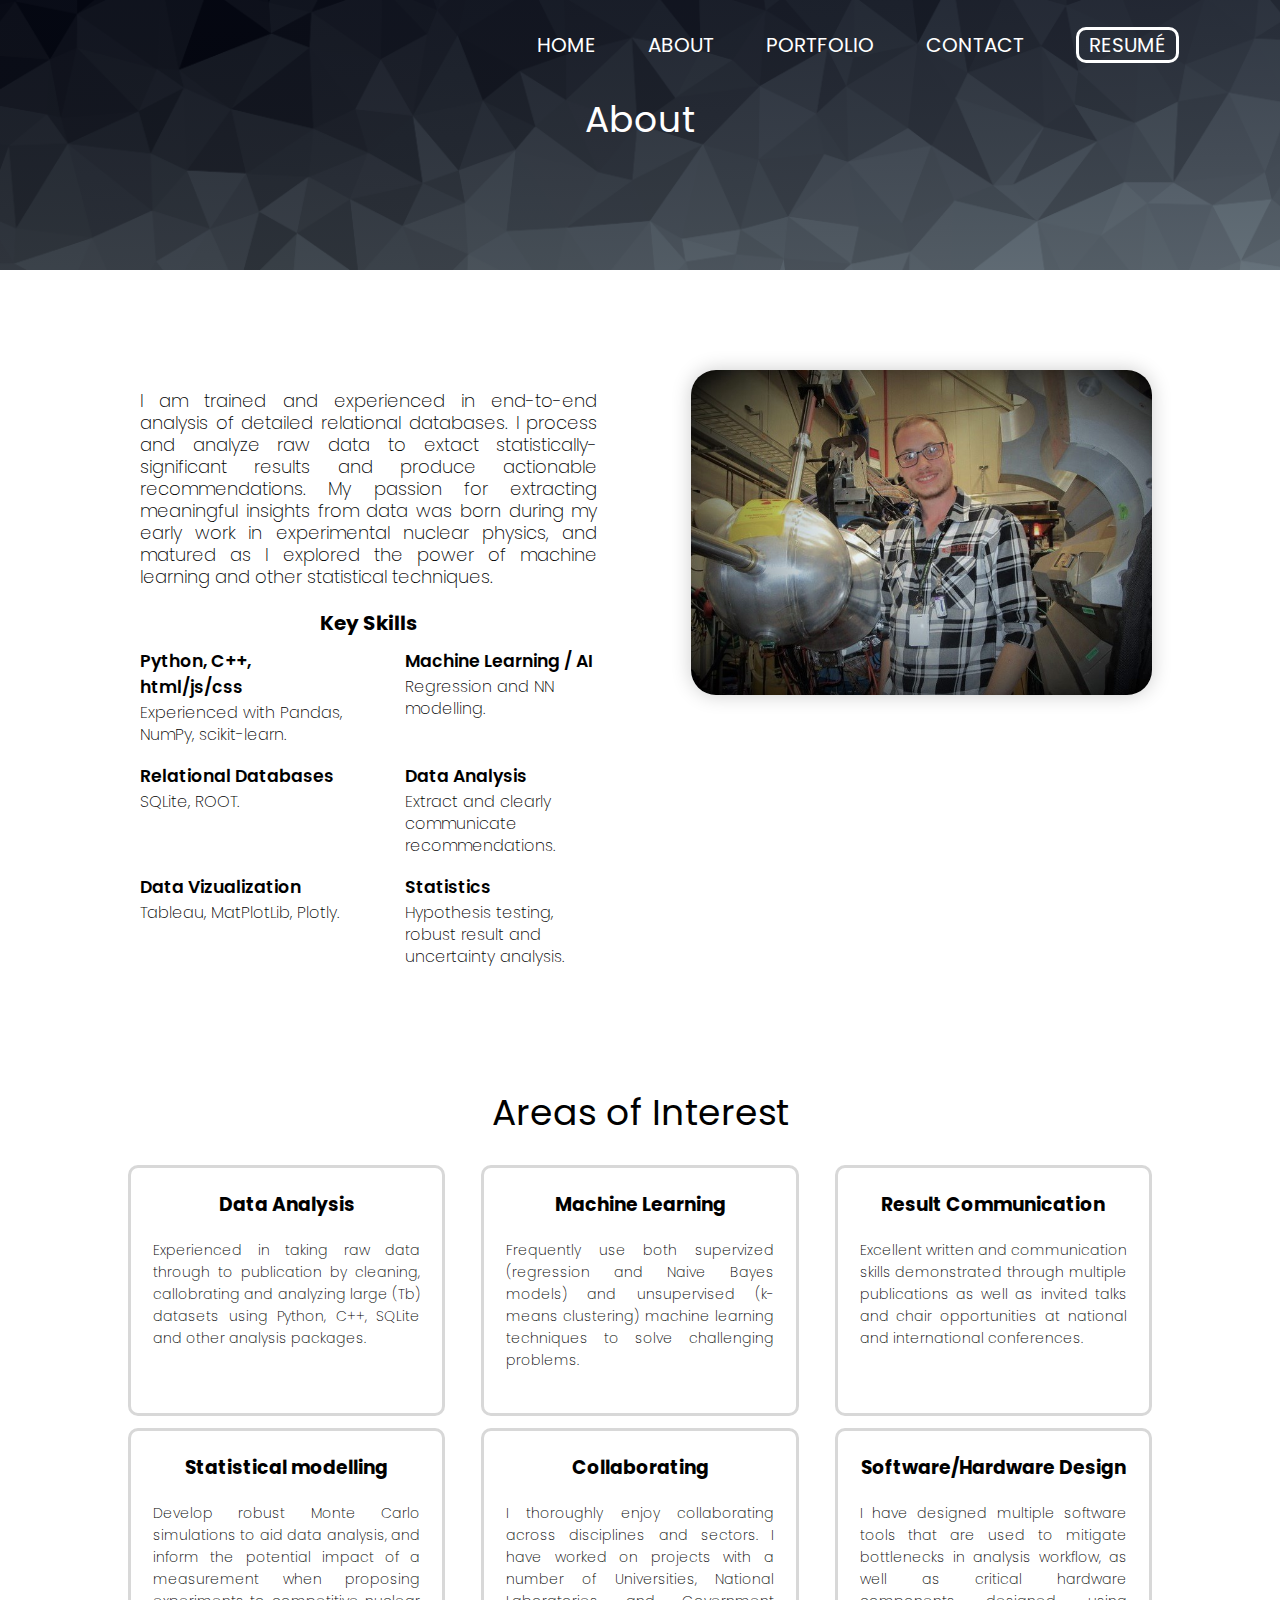
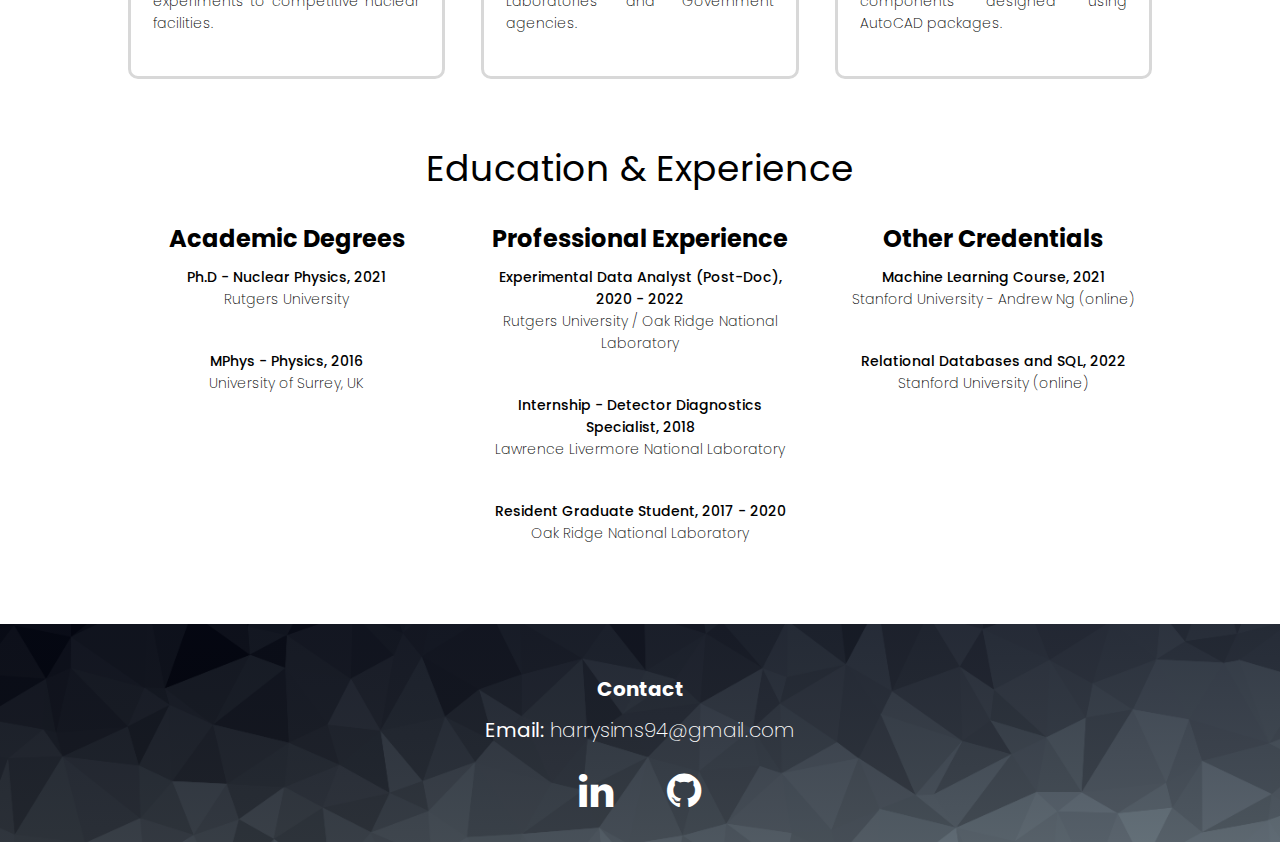
==== about.html @ 5e69d09c "removed CNAME for test" ====
<!DOCTYPE html>
<html>
<head>
	<meta content="text/html;charset=utf-8" http-equiv="Content-Type">
	<meta content="utf-8" http-equiv="encoding">
	<meta name="vewport" content="width=device-width, initial-scale=1.0, shrink-to-fit=no">
	<title>Harrison Sims - Portfolio</title>
	<link rel="stylesheet" href="style.css">
	<link rel="preconnect" href="https://fonts.gstatic.com">
	<link href="https://fonts.googleapis.com/css2?family=Poppins:wght@100;200;300;400;600;700&display=swap" rel="stylesheet">
	<link rel="stylesheet" href="https://stackpath.bootstrapcdn.com/font-awesome/4.7.0/css/font-awesome.min.css">

</head>
<body>
<section class="sub-header">
	<nav>
		<a href="index.html"></a>
		
		<div class="nav-links" id="navLinks">
			<i class="fa fa-times" onclick="hideMenu()"></i>
			<ul>
				<li><a href="index.html">HOME</a></li>
				<li><a href="about.html">ABOUT</a></li>
				<li><a href="portfolio.html">PORTFOLIO</a></li>
				<li><a onclick="GoToContacts()">CONTACT</a></li>
				<li><a href="pdfs/Harrison_Sims_Resume.pdf" class="resume-download" download="Harrison_Sims_Resume.pdf"> &nbsp RESUM&Eacute &nbsp </a></li>
			</ul> 
		</div>
		<i class="fa fa-bars" onclick="showMenu()"></i>
	</nav>
	<h1>About</h1>
</section>


<section class="profile">



	<div class="row">
		<div class="profile-col-text">
			<p class="description">I am trained and experienced in end-to-end analysis of detailed relational databases. I process and analyze raw data to extact statistically-significant results and produce actionable recommendations. My passion for extracting meaningful insights from data was born during my early work in experimental nuclear physics, and matured as I explored the power of machine learning and other statistical techniques. </p>

			<h4>Key Skills</h4>



<!-- 			<div class="row">
				<div class="skill">
					<h5>Python</h5>
					<div class="Loading-60"></div>
				</div>
				<div class="skill">
					<h5>Machine Learning</h5>
					<div class="Loading-60"></div>
				</div>
			</div>

			<div class="row">
				<div class="skill">
					<h5>C++</h5>
					<div class="Loading-80"></div>
				</div>
				<div class="skill">
					<h5>Data Analysis</h5>
					<div class="Loading-100"></div>
				</div>
			</div>

			<div class="row">
				<div class="skill">
					<h5>Data Vizualization</h5>
					<div class="Loading-80"></div>
				</div>
				<div class="skill">
					<h5>Statistics</h5>
					<div class="Loading-80"></div>
				</div>
			</div> -->


			<div class="row">
				<div class="skill">
					<h5>Python, C++, html/js/css</h5>
					<p>Experienced with Pandas, NumPy, scikit-learn.</p>
				</div>
				<div class="skill">
					<h5>Machine Learning / AI</h5>
					<p>Regression and NN modelling.</p>
				</div>
			</div>

			<div class="row">
				<div class="skill">
					<h5>Relational Databases</h5>
					<p>SQLite, ROOT.</p>
				</div>
				<div class="skill">
					<h5>Data Analysis</h5>
					<p>Extract and clearly communicate recommendations.</p>
				</div>
			</div>

			<div class="row">
				<div class="skill">
					<h5>Data Vizualization</h5>
					<p>Tableau, MatPlotLib, Plotly.</p>
				</div>
				<div class="skill">
					<h5>Statistics</h5>
					<p>Hypothesis testing, robust result and uncertainty analysis.</p>
				</div>
			</div>



		</div>
		<div class="profile-col">
			<img src="images/harry2.jpg">
		</div>
	</div>





	




</section>










<!----------About---------->
<section class="about">
	<h1>Areas of Interest</h1>
	<div class="row">
		<div class="about-col">
			<h3>Data Analysis</h3>
			<p>Experienced in taking raw data through to publication by cleaning, callobrating and analyzing large (Tb) datasets using Python, C++, SQLite and other analysis packages.</p>
		</div>
		<div class="about-col">
			<h3>Machine Learning</h3>
			<p>Frequently use both supervized (regression and Naive Bayes models) and unsupervised (k-means clustering) machine learning techniques to solve challenging problems.</p>
		</div>
		<div class="about-col">
			<h3>Result Communication</h3>
			<p>Excellent written and communication skills demonstrated through multiple publications as well as invited talks and chair opportunities at national and international conferences.</p>
		</div>
	</div>
	<div class="row">
		<div class="about-col">
			<h3>Statistical modelling</h3>
			<p>Develop robust Monte Carlo simulations to aid data analysis, and inform the potential impact of a measurement when proposing experiments to competitive nuclear facilities.</p>
		</div>
		
		<div class="about-col">
			<h3>Collaborating</h3>
			<p>I thoroughly enjoy collaborating across disciplines and sectors. I have worked on projects with a number of Universities, National Laboratories and Government agencies.</p>
		</div>
		<div class="about-col">
			<h3>Software/Hardware Design</h3>
			<p>I have designed multiple software tools that are used to mitigate bottlenecks in analysis workflow, as well as critical hardware components designed using AutoCAD packages.</p>
		</div>
	</div>
</section>







<!----------Education---------->
<section class="education">
	<h1>Education & Experience</h1>
	<div class="row">
		<div class="education-col">
			<h2>Academic Degrees</h2>
			<p><span class="degree">Ph.D - Nuclear Physics, 2021</span><br>Rutgers University</p>
			<p><span class="degree">MPhys - Physics, 2016</span><br>University of Surrey, UK</p>
		</div>

		<div class="education-col">
			<h2>Professional Experience</h2>
			<p><span class="degree">Experimental Data Analyst (Post-Doc), 2020 - 2022</span><br>Rutgers University / Oak Ridge National Laboratory</p>

			<p><span class="degree">Internship - Detector Diagnostics Specialist, 2018</span><br>Lawrence Livermore National Laboratory</p>

			<p><span class="degree">Resident Graduate Student, 2017 - 2020</span><br>Oak Ridge National Laboratory</p>
		</div>
		<div class="education-col">
			<h2>Other Credentials</h2>
			<p><span class="degree">Machine Learning Course, 2021</span><br>Stanford University - Andrew Ng (online)</p>
			<p><span class="degree">Relational Databases and SQL, 2022</span><br>Stanford University (online)</p>
		</div>

	</div>


</section>




<!----------footer---------->
<section class="footer">
	<h4>Contact</h4>
	<p> <b>Email:</b> harrysims94@gmail.com</p>
	<dic class="icons">
		<a href="https://www.linkedin.com/in/harrisonesims/"><i class="fa fa-linkedin"></i></a>
		<a href="https://www.github.com/hs00165"><i class="fa fa-github"></i></a>	
	</dic>

</section>







<!-------------JavaScript for Toggle Menu-------------->
<script>
	
	var navLinks = document.getElementById("navLinks");

	function showMenu(){
		//navLinks.style.position='absolute';
		navLinks.style.right = "0";
	}

	function hideMenu(){
		navLinks.style.right = "-220px";
	}

	function GoToContacts(){
		window.scrollTo({ top: document.body.scrollHeight, behavior: 'smooth' })
	}
	

</script>








</body>
</html>
---- style.css ----
*{
	margin:  0;
	padding:  0;
	font-family: 'Poppins', sans-serif;

	--granny-smith: #93A2A6;
	--purple: #C09CCE;
	--scarpa-flow: #504ES9;
	--silver-chalice: #AFACAD;
}
.header{
	min-height:  100vh;
	width:  100%;
	background-image:  linear-gradient(rgba(4,9,30,0.5),rgba(4,9,30,0.3)),url(images/new_banner.jpg);
	background-position:  center;
	background-size:  cover;
	position: relative;
}
nav{
	display:  flex;
	padding:  2% 6%;
	justify-content: space-between;
	align-items:  center;
}
.resume-download{
	border-style: solid;
	border: solid;
	border-color: #fff;
	border-radius: 10px;
	transition: 0.5s;
	padding-top: 1px;
	padding-bottom: 1px;
}
.nav-links .resume-download:hover{
	border-color: var(--granny-smith);
	background-color: var(--granny-smith);
}
.nav-links{
	flex:  1;
	text-align: right;
}
.nav-links a{
	cursor: pointer;
}
.nav-links ul li{
	list-style: none;
	display: inline-block;
	padding:  4px 24px;
	position:  relative;
}
.nav-links ul li a{
	color:  #fff;
	text-decoration:  none;
	font-size: 20px;
}
.nav-links ul li::after{
	content:  '';
	width:  0%;
	height:  3px;
	background:  var(--granny-smith);
	display:  block;
	margin:  auto;
	transition:  0.5s;
}


.nav-links ul li:hover::after{
	width: 87%;
}


.text-box{
	width: 90%;
	color: #fff;
	position:  absolute;
	top: 50%;
	left: 50%;
	transform: translate(-50%, -50%);
	text-align: center;
}
.text-box h1{
	font-size: 54px;
	font-weight: 300;
	color: #fff;
}
.text-box p{
	margin:  10px 0 40px;
	font-size:  14px;
	font-weight: 300;
	color: #fff;
}

nav .fa{
	display:  none;
}


@media(max-width: 700px){
	.text-box h1{
		font-size: 20px;
	}
	.nav-links ul li{
		display:  block;
	}
	.nav-links{
		position:  absolute;
		background:  var(--granny-smith);
		border-style:  solid;
		border-color: #fff;
		height: 100vh;
		width: 220px;
		top: 0;
		right: -220px;
		z-index: 2;
		text-align: left;
		transition: 1s;
	}
	nav .fa{
		display:  block;
		color: #fff;
		margin: 10px;
		font-size: 22px;
		cursor: pointer;
	}
	.nav-links ul{
		padding:  30px;
	}

}





/*------------ footer -----------*/
.footer{
	width: 100%;
	text-align: center;
	padding: 30px 0;
	background-image:  linear-gradient(rgba(4,9,30,0.5),rgba(4,9,30,0.3)),url(images/trianglify-export.PNG);
	background-size: cover;
}

.footer h4{
	margin-bottom: 5px;
	margin-top: 20px;
	font-weight: 400px;
	font-size: 20px;
	color: #FFFFFF;
}

.footer p{
	font-size: 20px;
	transition: 0.5s;
	color: #FFFFFF;
}


.icons .fa{
	color: #fff;
	margin: 0 25px;
	cursor:  pointer;
	padding:  0px 0;
	font-size:40px;
	transition: 0.5s;

}

.icons .fa:hover{
	color: var(--silver-chalice);
}

.icons a {
   text-decoration:none;
   color: inherit;
}














/*------------ About me page -----------*/
.sub-header{
	height: 30vh;
	width: 100%;
	background-image:  linear-gradient(rgba(4,9,30,0.5),rgba(4,9,30,0.3)),url(images/trianglify-export.PNG);
	background-size: cover;
	text-align: center;
}

.sub-header h1{
	color: #fff;
}

.sub-header p{
	font-size: 20px;
	padding-top: 20px;
	color: #fff;
}

.profile{
	width: 80%;
	margin: auto;
	text-align: center;
	padding-top: 100px;
}

.profile img{
	width: 100%;
	border-radius: 25px;
	box-shadow: 0 0 20px 0px rgba(0,0,0,0.2);
}



.profile-col{
	flex-basis: 45%;

}

.profile-col-text{
	flex-basis: 47%;

}

.profile h1{
	padding-top: 40px;
	padding-bottom: 25px;
	text-align: center;
}

.profile-col p{
	padding-left: 20px;
	padding-right: 20px;
	padding-bottom: 70px;
	padding-top: 50px;
	font-size: 18px;
}

.profile-col-text p{
	padding-left: 12px;
	padding-right: 12px;
	padding-bottom: 20px;
	padding-top: 20px;
	font-size: 18px;
}

.profile-col-text h4{
	padding-bottom: 10px;
	font-size: 20px;
}

.description{
	padding-left: 12px;
	padding-right: 12px;
	padding-bottom: 20px;
	padding-top: 50px;
	font-size: 18px;
	text-align: justify;
}

.skill p{
	padding: 2px;
	font-size: 16px;
	text-align: left;
	padding-left: 12px;
}

.skill h5{
	font-weight: 520;
	font-size: 13pt;
	text-align: left;
	padding-left: 12px;
}



@media(max-width: 700px){
	.profile img{
		width: 300px;
	}
	.profile-col p{
	padding: 2px;
	padding-bottom: 30px;
	}
}



/*---------- about ---------*/

.about{
	width: 80%;
	margin: auto;
	text-align: center;
	padding-top: 100px;
}
h1{
	font-size: 36px;
	font-weight: 400;
	color: #000000;
	padding-bottom: 25px;
}
p{
	color: #000000;
	line-height: 22px;
	font-weight: 200;
	font-size: 14px;
	padding: 10px;
	padding-bottom: 30px;
}

.row{
	
	display: flex;
	justify-content: space-between;
}

.about-col{
	flex-basis: 31%;
	/*background: var(--granny-smith);*/
	border-radius: 10px;
	margin-bottom: 12px;
	padding: 12px 12px;
	border-color: #D8D8D8;
	border-style: solid;
	box-sizing: border-box;
	transition:  0.2s;
	text-align: justify;
}
.about-col img{
	flex-basis: 15%;
	width: 60%;
	border-radius: 25px;
	box-sizing: border-box;
}
.circular-crop img{
	border-radius: 250px!important;
}

h3{
	text-align: center;
	font-weight: 400px;
	margin: 10px 0;
}
.about-col:hover{
	box-shadow: 0 0 20px 0px rgba(0,0,0,0.2);
}


@media(max-width: 700px){
	.row{
		flex-direction: column;
	}
}



/*------------ Education -----------*/
.education{
	width: 80%;
	margin: auto;
	text-align: center;
	padding-top: 50px;
	padding-bottom: 50px;
}
/*.education{
	width: 80%;
	margin: auto;
	text-align: center;
	padding-top: 50px;
}*/
.education-col{
	flex-basis: 31%;
	border-radius: 10px;
	transition:  0.2s;
}
.education-col .degree{
	text-align: left;
	color: #000000;
	font-weight: 500;
	margin-bottom: 5px;
}
.institution{
	text-align: left;
	color: #000000;
	font-weight: 300;
	margin-bottom: 5px;
}





/*------------ Portfolio -----------*/
.projects{
	width: 65%;
	margin: auto;
	text-align: center;
	padding-top: 50px;
	padding-bottom: 50px;
}

.projects h2{
	text-align: center;
	padding-bottom: 20px;
	font-weight: 400;
}

.projects h3{
	font-weight: 600;
}

.subheader p{
	padding: 8px;
	font-weight: 300;
	font-style: italic;

}

.projects hr{
    overflow: visible; 
    padding: 0;
    border: none;
    border-top: medium double #333;
    color: #333;
    text-align: center;
}
.projects hr:after {
    content: "§";
    display: inline-block;
    position: relative;
    top: -0.85em;
    font-size: 1.5em;
    padding: 0 0.25em;
    background: white;
}

.proj-col{
	flex-basis: 25%;
	margin-bottom: 12px;
	padding: 12px 12px;
	box-sizing: border-box;
	transition:  0.2s;
}

.proj-col a{
	text-decoration: none;
}

.proj-center-col{
	flex-basis: 40%;
	margin-bottom: 12px;
	padding: 5px 5px;
	box-sizing: border-box;
	text-align: justify;
	transition:  0.2s;
	vertical-align: middle;
	align-items: center;
  justify-content: center;
}


.proj-col img{
	max-height: 200px;
	border-radius: 10px;
	border-color: #000000;
	border-style: solid;
	border-width: 1px;
	vertical-align: middle;
	width: 100%;
}

.project-link{
	color: var(--scarpa-flow);
	border-style: solid;
	border-color: #D8D8D8;
	border-radius: 25px;
	transition: 0.5s;
	list-style: none;
	padding:  4px 24px;
	position:  relative;
	margin-top: 35px;
	margin-bottom: 35px;
	width: 70%;
}


.project-link:hover{
	/*background-color: var(--purple);*/
	box-shadow: 0 0 20px 0px rgba(0,0,0,0.2);
}


@media(max-width: 700px){
	.projects{
		width: 80%;
	}
}




/*===================== Progress Bar ====================*/



.Loading-60 {
  position: relative;
  display: inline-block;
  width: 100%;
  height: 10px;
  background: #f1f1f1;
  box-shadow: inset 0 0 5px rgba(0, 0, 0, .2);
  border-radius: 4px;
  overflow: hidden;
}
.Loading-60:after {
  content: '';
  position: absolute;
  left: 0;
  width: 60%;
  height: 100%;
  border-radius: 4px;
  box-shadow: 0 0 5px rgba(0, 0, 0, .2);
  background: var(--purple);
}


.Loading-80 {
  position: relative;
  display: inline-block;
  width: 100%;
  height: 10px;
  background: #f1f1f1;
  box-shadow: inset 0 0 5px rgba(0, 0, 0, .2);
  border-radius: 4px;
  overflow: hidden;
}
.Loading-80:after {
  content: '';
  position: absolute;
  left: 0;
  width: 80%;
  height: 100%;
  border-radius: 4px;
  box-shadow: 0 0 5px rgba(0, 0, 0, .2);
  background: var(--purple);
}


.Loading-100 {
  position: relative;
  display: inline-block;
  width: 100%;
  height: 10px;
  background: #f1f1f1;
  box-shadow: inset 0 0 5px rgba(0, 0, 0, .2);
  border-radius: 4px;
  overflow: hidden;
}
.Loading-100:after {
  content: '';
  position: absolute;
  left: 0;
  width: 100%;
  height: 100%;
  border-radius: 4px;
  box-shadow: 0 0 5px rgba(0, 0, 0, .2);
  background: var(--purple);
}

.skill{
	flex-basis: 45%;
	/*background: var(--granny-smith);*/
	box-sizing: border-box;
	padding-bottom: 15px;
}
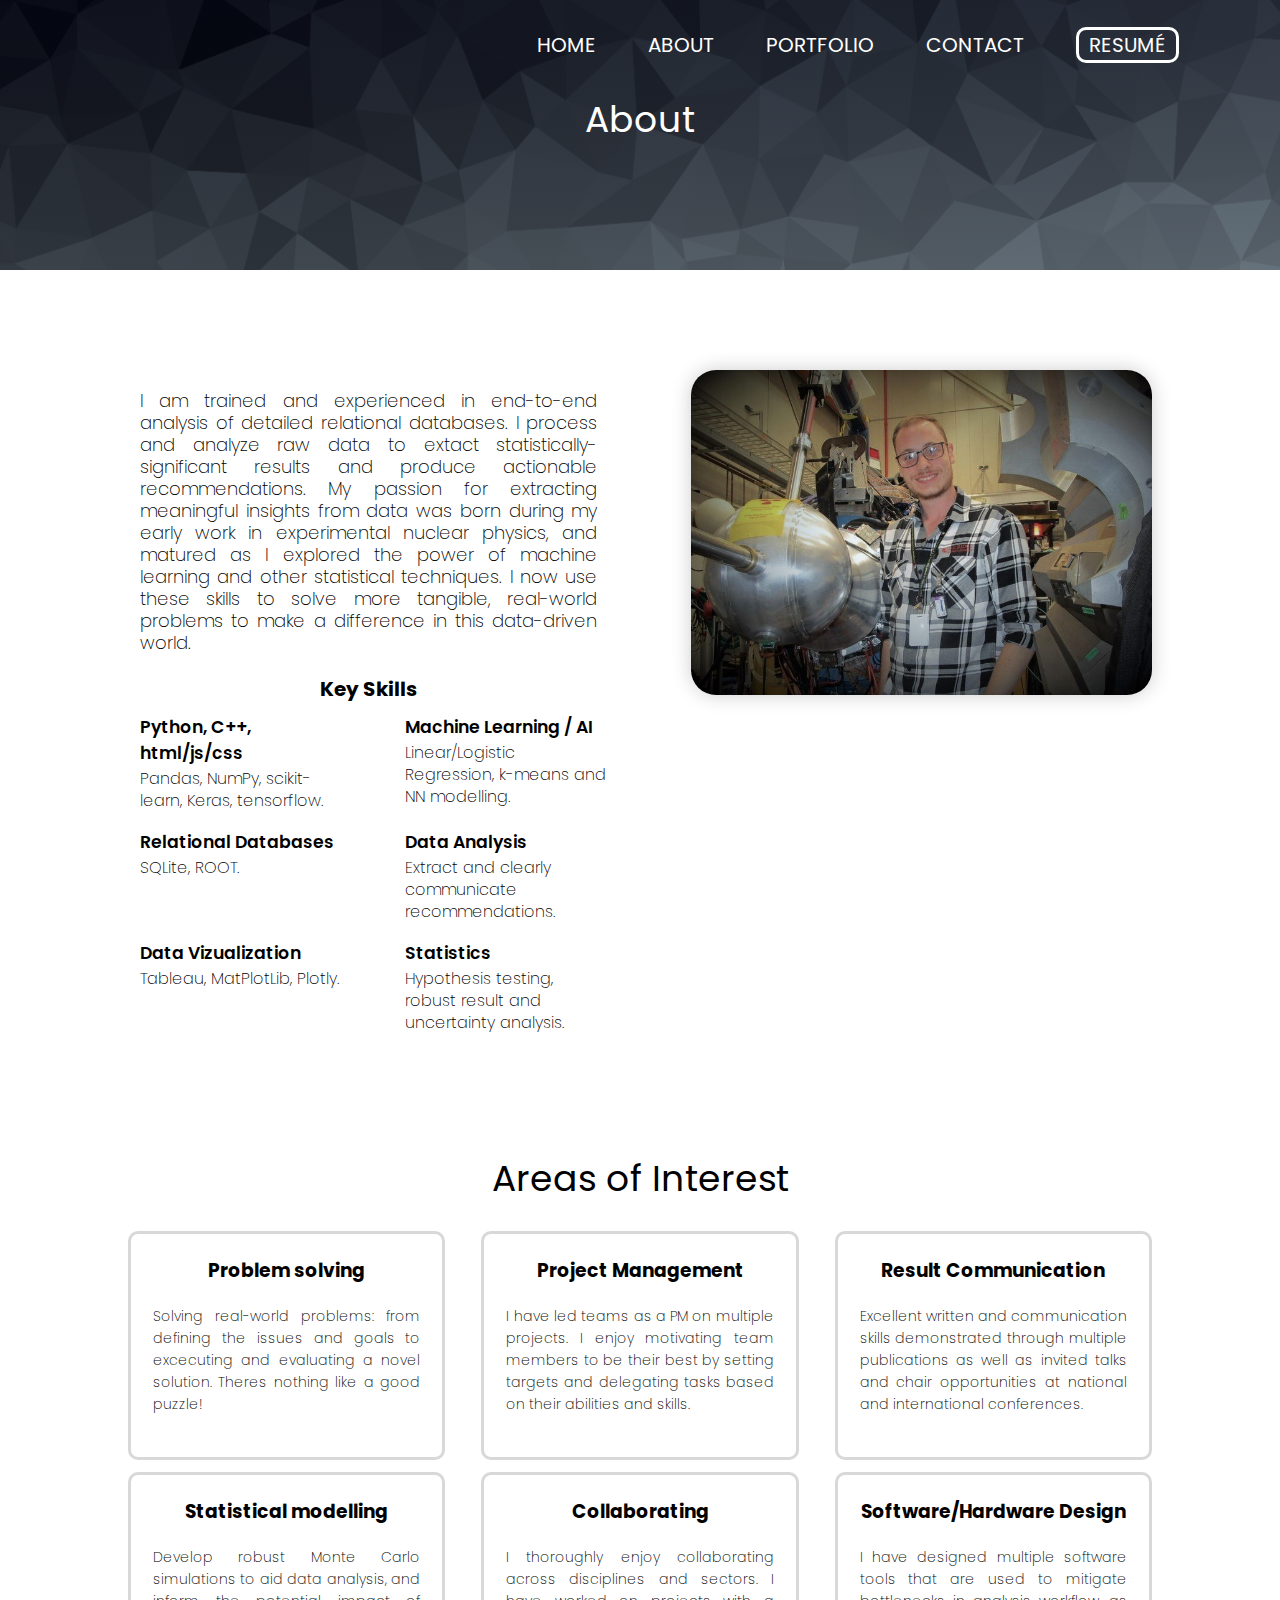
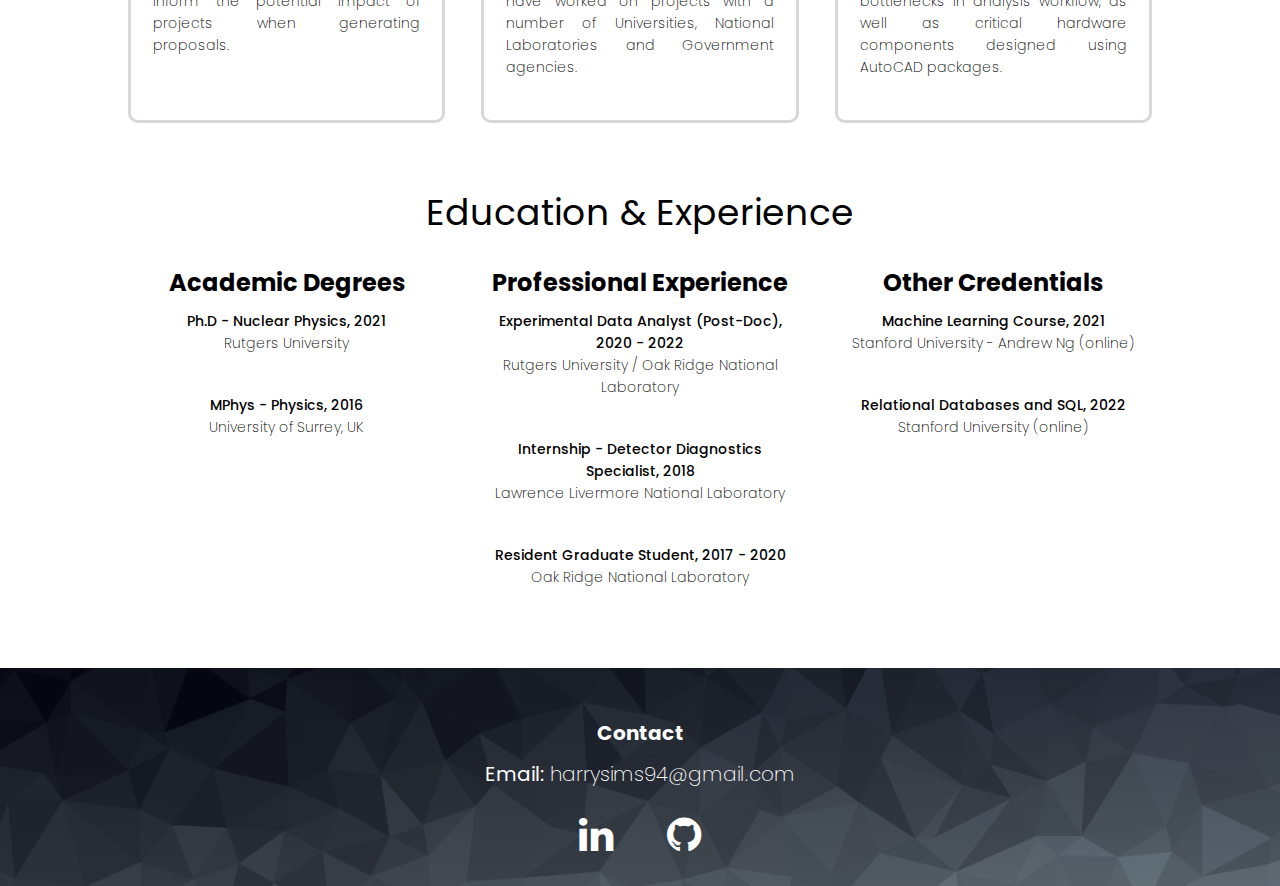
==== commit 0d2ec7f1: "Minor wording changes" ====
--- a/about.html
+++ b/about.html
@@ -38,7 +38,7 @@
 
 	<div class="row">
 		<div class="profile-col-text">
-			<p class="description">I am trained and experienced in end-to-end analysis of detailed relational databases. I process and analyze raw data to extact statistically-significant results and produce actionable recommendations. My passion for extracting meaningful insights from data was born during my early work in experimental nuclear physics, and matured as I explored the power of machine learning and other statistical techniques. </p>
+			<p class="description">I am trained and experienced in end-to-end analysis of detailed relational databases. I process and analyze raw data to extact statistically-significant results and produce actionable recommendations. My passion for extracting meaningful insights from data was born during my early work in experimental nuclear physics, and matured as I explored the power of machine learning and other statistical techniques. I now use these skills to solve more tangible, real-world problems to make a difference in this data-driven world. </p>
 
 			<h4>Key Skills</h4>
 
@@ -81,11 +81,11 @@
 			<div class="row">
 				<div class="skill">
 					<h5>Python, C++, html/js/css</h5>
-					<p>Experienced with Pandas, NumPy, scikit-learn.</p>
+					<p>Pandas, NumPy, scikit-learn, Keras, tensorflow.</p>
 				</div>
 				<div class="skill">
 					<h5>Machine Learning / AI</h5>
-					<p>Regression and NN modelling.</p>
+					<p>Linear/Logistic Regression, k-means and NN modelling.</p>
 				</div>
 			</div>
 
@@ -135,7 +135,8 @@
 
 
 
-
+<!-- <h3>Data Analysis</h3>
+			<p>Experienced in taking raw data through to publication by cleaning, callobrating and analyzing large (Tb) datasets using Python, C++, SQLite and other analysis packages.</p> -->
 
 
 
@@ -144,12 +145,12 @@
 	<h1>Areas of Interest</h1>
 	<div class="row">
 		<div class="about-col">
-			<h3>Data Analysis</h3>
-			<p>Experienced in taking raw data through to publication by cleaning, callobrating and analyzing large (Tb) datasets using Python, C++, SQLite and other analysis packages.</p>
-		</div>
-		<div class="about-col">
-			<h3>Machine Learning</h3>
-			<p>Frequently use both supervized (regression and Naive Bayes models) and unsupervised (k-means clustering) machine learning techniques to solve challenging problems.</p>
+			<h3>Problem solving</h3>
+			<p>Solving real-world problems: from defining the issues and goals to excecuting and evaluating a novel solution. Theres nothing like a good puzzle!</p>
+		</div>
+		<div class="about-col">
+			<h3>Project Management</h3>
+			<p>I have led teams as a PM on multiple projects. I enjoy motivating team members to be their best by setting targets and delegating tasks based on their abilities and skills.</p>
 		</div>
 		<div class="about-col">
 			<h3>Result Communication</h3>
@@ -159,7 +160,7 @@
 	<div class="row">
 		<div class="about-col">
 			<h3>Statistical modelling</h3>
-			<p>Develop robust Monte Carlo simulations to aid data analysis, and inform the potential impact of a measurement when proposing experiments to competitive nuclear facilities.</p>
+			<p>Develop robust Monte Carlo simulations to aid data analysis, and inform the potential impact of projects when generating proposals.</p>
 		</div>
 		
 		<div class="about-col">
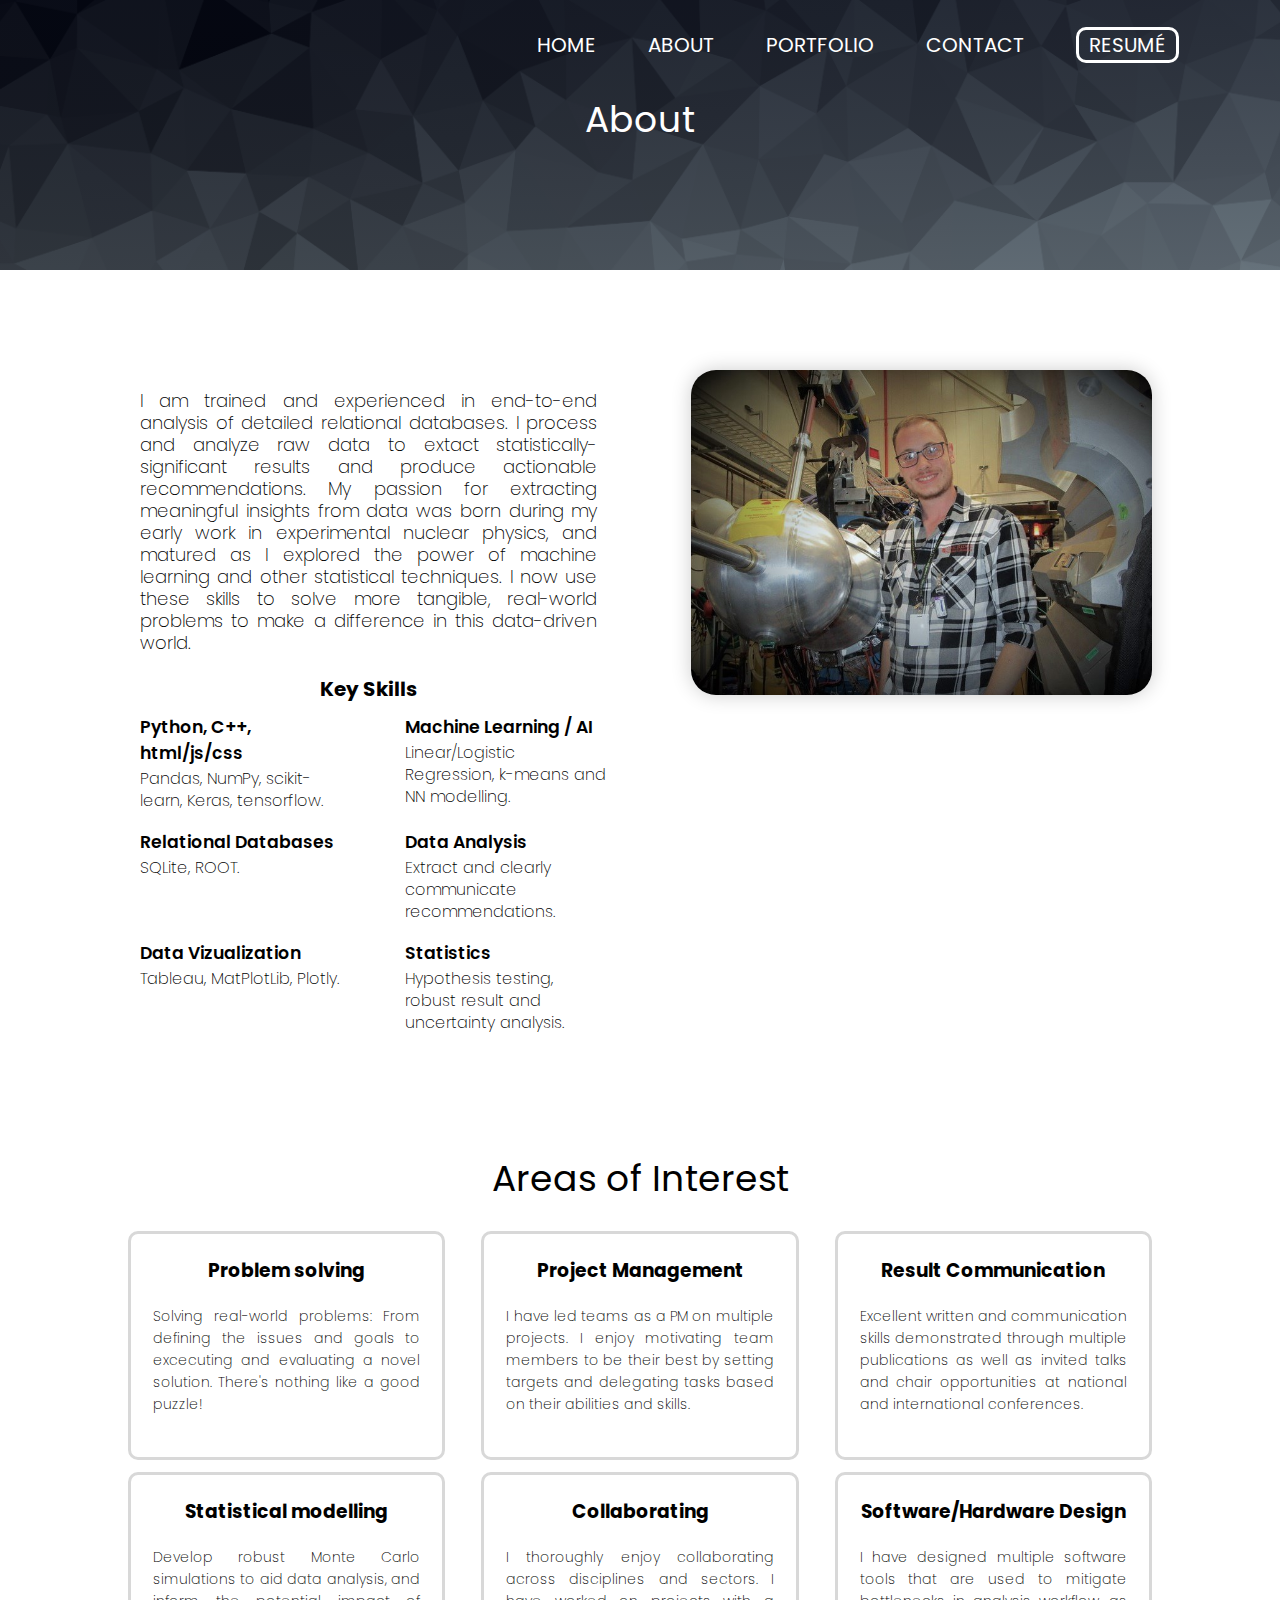
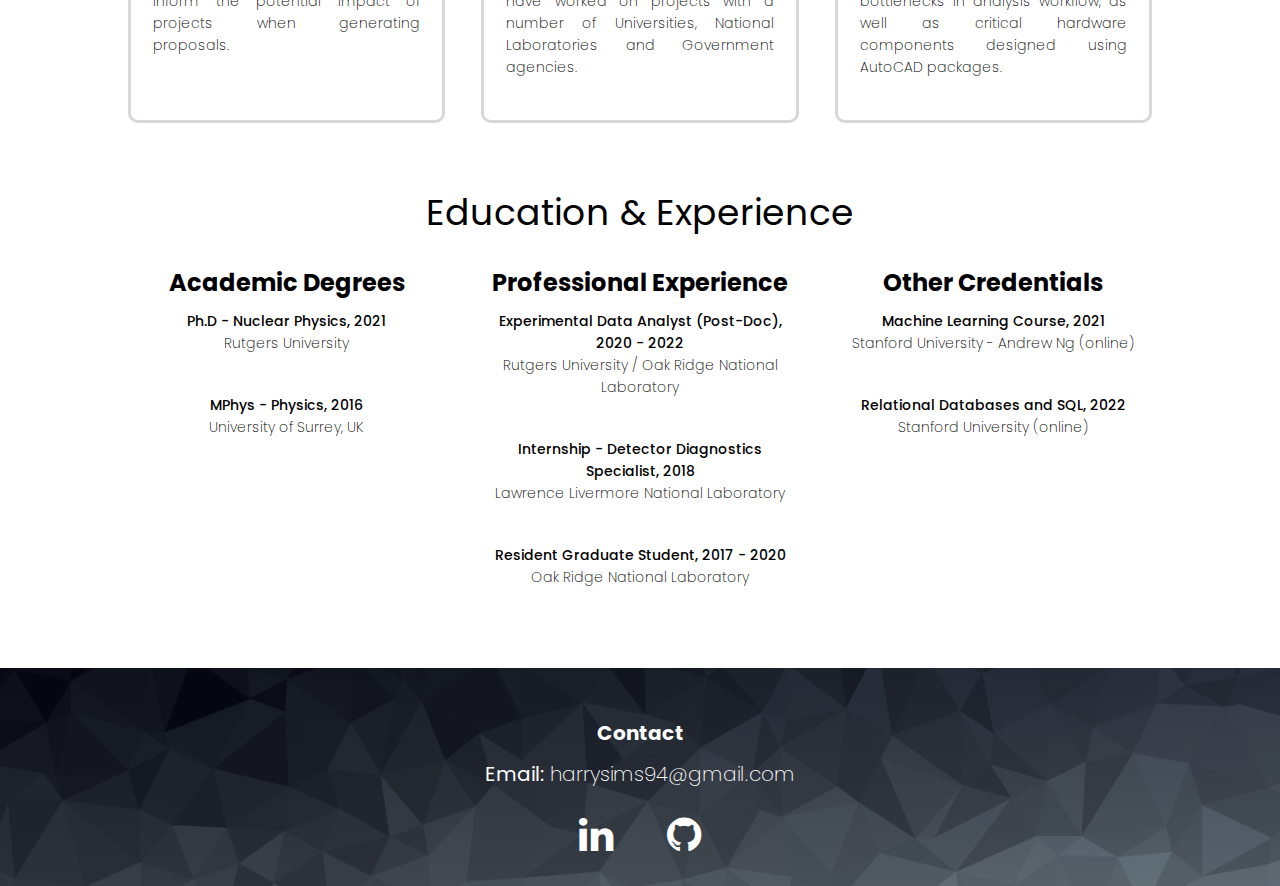
==== commit 061007d6: "updated resume" ====
--- a/about.html
+++ b/about.html
@@ -146,7 +146,7 @@
 	<div class="row">
 		<div class="about-col">
 			<h3>Problem solving</h3>
-			<p>Solving real-world problems: from defining the issues and goals to excecuting and evaluating a novel solution. Theres nothing like a good puzzle!</p>
+			<p>Solving real-world problems: From defining the issues and goals to excecuting and evaluating a novel solution. There's nothing like a good puzzle!</p>
 		</div>
 		<div class="about-col">
 			<h3>Project Management</h3>
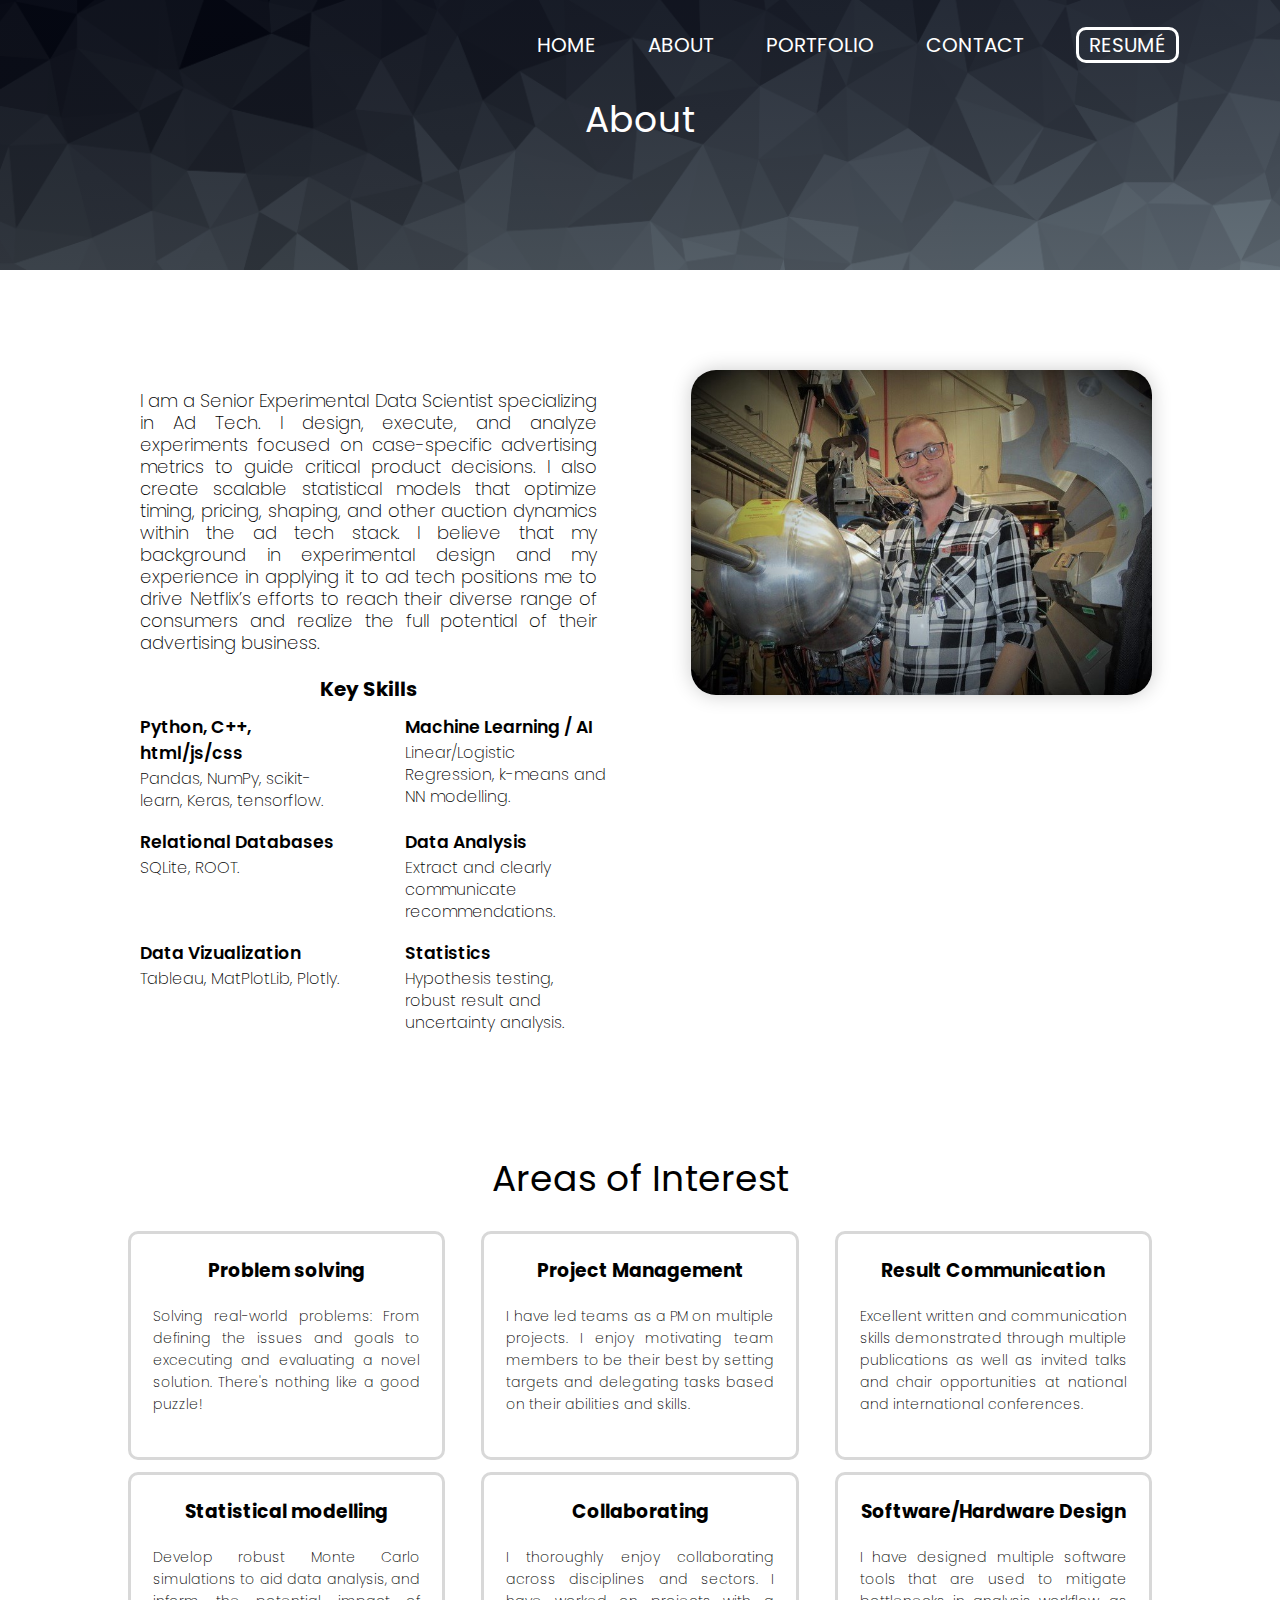
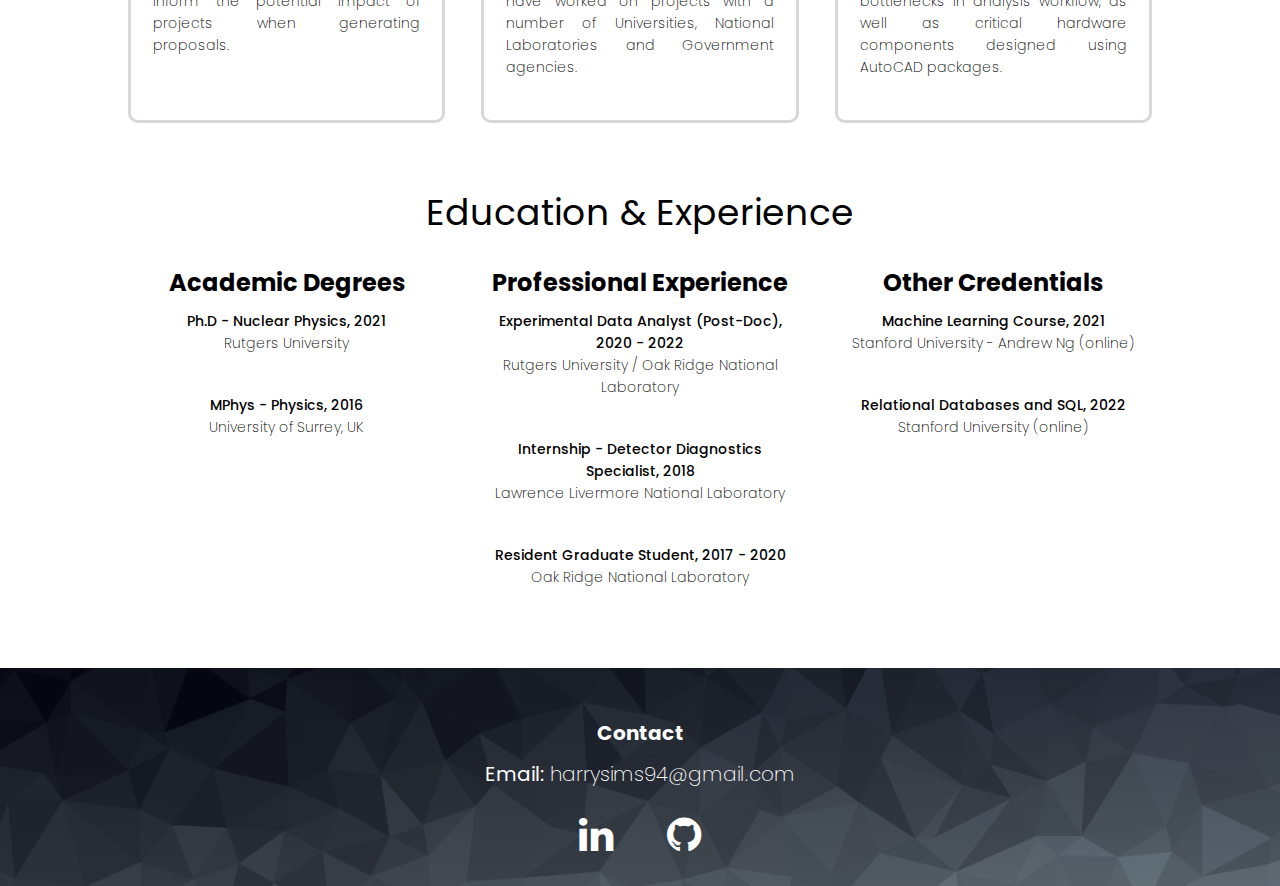
==== commit 6cdcf6c7: "Update about.html" ====
--- a/about.html
+++ b/about.html
@@ -38,7 +38,7 @@
 
 	<div class="row">
 		<div class="profile-col-text">
-			<p class="description">I am trained and experienced in end-to-end analysis of detailed relational databases. I process and analyze raw data to extact statistically-significant results and produce actionable recommendations. My passion for extracting meaningful insights from data was born during my early work in experimental nuclear physics, and matured as I explored the power of machine learning and other statistical techniques. I now use these skills to solve more tangible, real-world problems to make a difference in this data-driven world. </p>
+			<p class="description">I am a Senior Experimental Data Scientist specializing in Ad Tech. I design, execute, and analyze experiments focused on case-specific advertising metrics to guide critical product decisions. I also create scalable statistical models that optimize timing, pricing, shaping, and other auction dynamics within the ad tech stack. I believe that my background in experimental design and my experience in applying it to ad tech positions me to drive Netflix’s efforts to reach their diverse range of consumers and realize the full potential of their advertising business. </p>
 
 			<h4>Key Skills</h4>
 
@@ -258,4 +258,4 @@
 
 
 </body>
-</html>+</html>
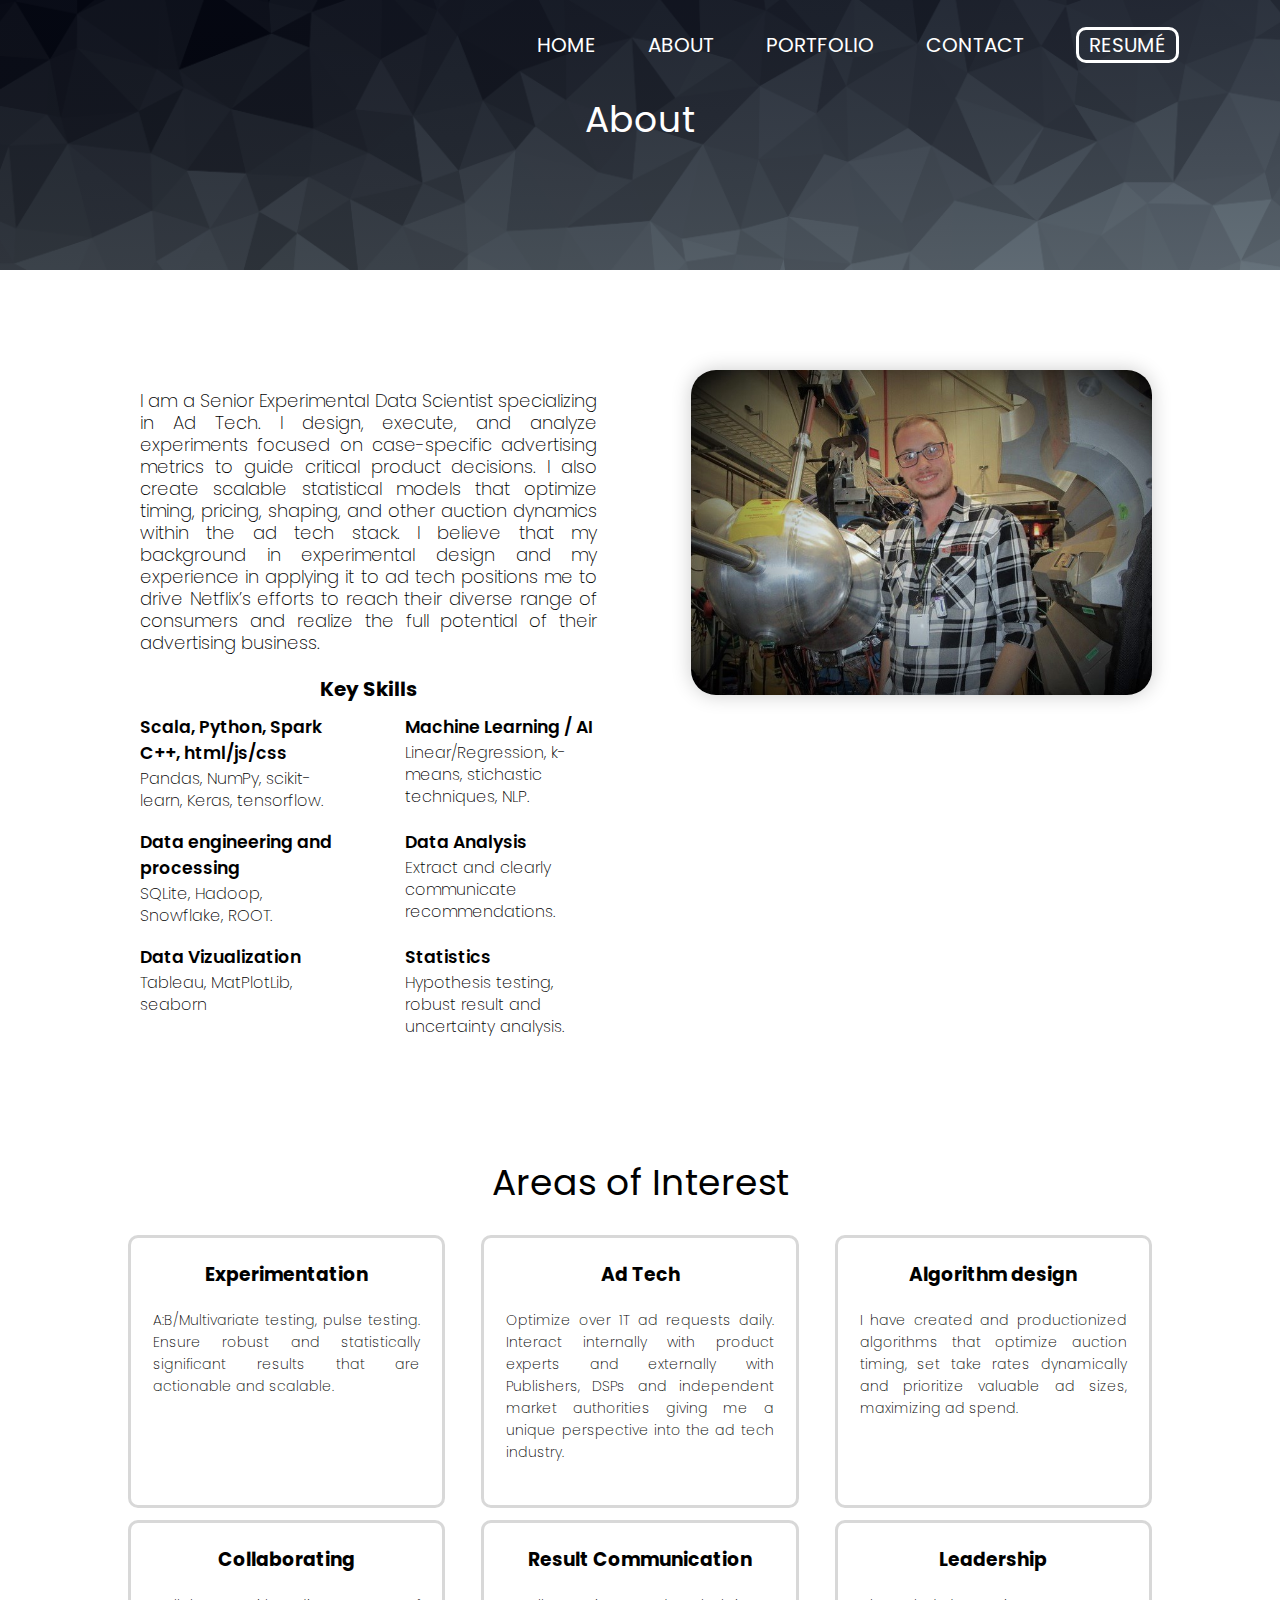
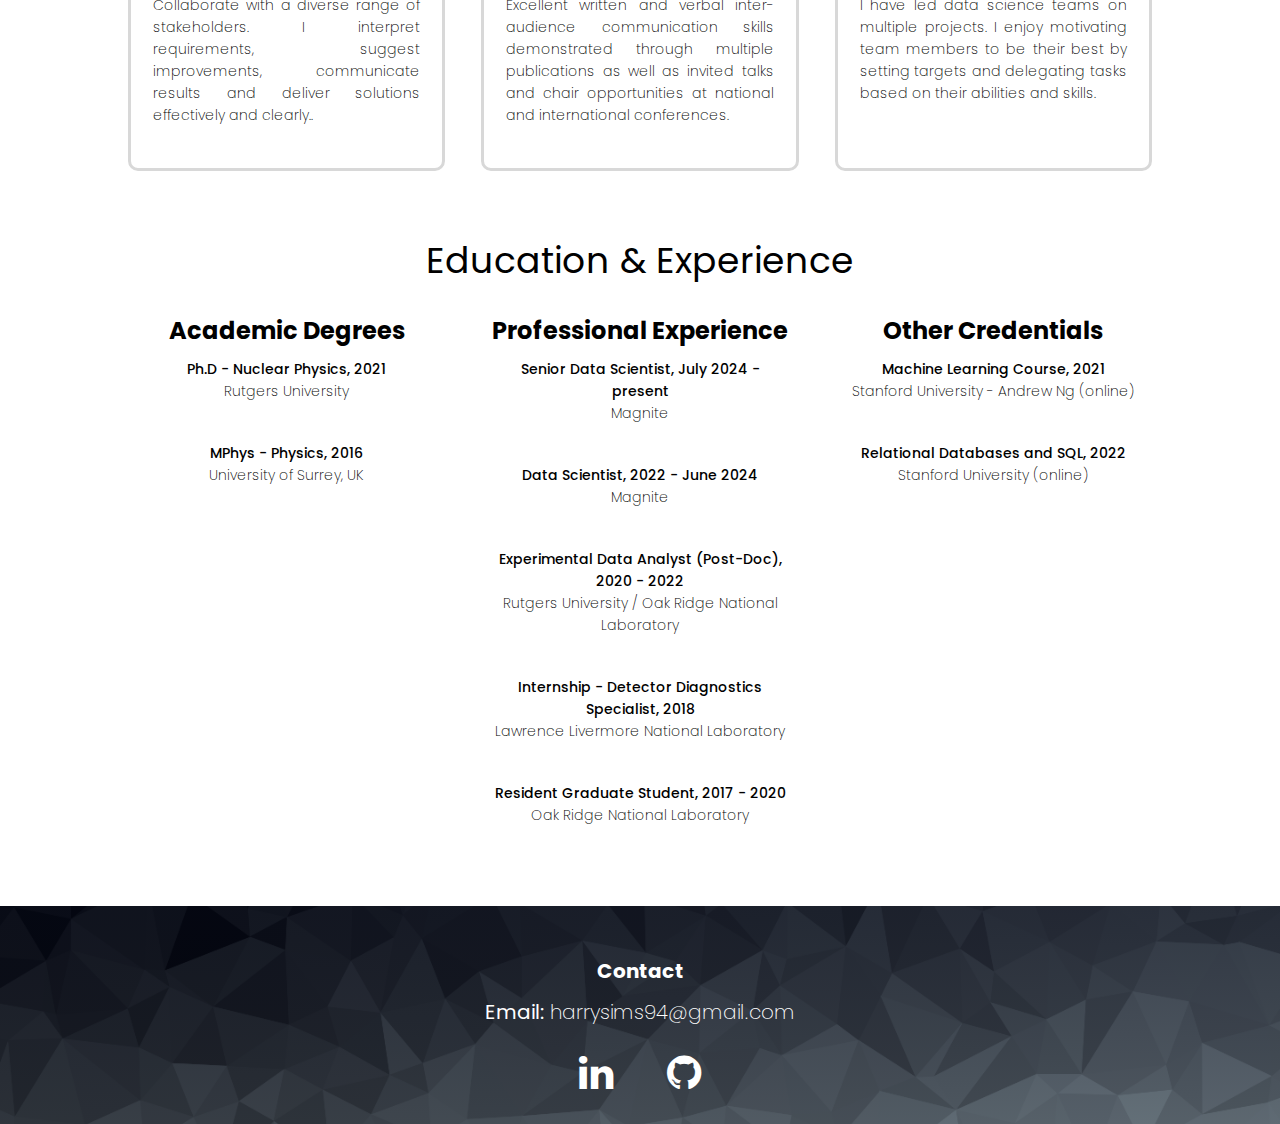
==== commit 5df2c9fb: "Update about.html" ====
--- a/about.html
+++ b/about.html
@@ -80,19 +80,19 @@
 
 			<div class="row">
 				<div class="skill">
-					<h5>Python, C++, html/js/css</h5>
+					<h5>Scala, Python, Spark C++, html/js/css</h5>
 					<p>Pandas, NumPy, scikit-learn, Keras, tensorflow.</p>
 				</div>
 				<div class="skill">
 					<h5>Machine Learning / AI</h5>
-					<p>Linear/Logistic Regression, k-means and NN modelling.</p>
-				</div>
-			</div>
-
-			<div class="row">
-				<div class="skill">
-					<h5>Relational Databases</h5>
-					<p>SQLite, ROOT.</p>
+					<p>Linear/Regression, k-means, stichastic techniques, NLP.</p>
+				</div>
+			</div>
+
+			<div class="row">
+				<div class="skill">
+					<h5>Data engineering and processing</h5>
+					<p>SQLite, Hadoop, Snowflake, ROOT.</p>
 				</div>
 				<div class="skill">
 					<h5>Data Analysis</h5>
@@ -103,7 +103,7 @@
 			<div class="row">
 				<div class="skill">
 					<h5>Data Vizualization</h5>
-					<p>Tableau, MatPlotLib, Plotly.</p>
+					<p>Tableau, MatPlotLib, seaborn</p>
 				</div>
 				<div class="skill">
 					<h5>Statistics</h5>
@@ -145,31 +145,31 @@
 	<h1>Areas of Interest</h1>
 	<div class="row">
 		<div class="about-col">
-			<h3>Problem solving</h3>
-			<p>Solving real-world problems: From defining the issues and goals to excecuting and evaluating a novel solution. There's nothing like a good puzzle!</p>
-		</div>
-		<div class="about-col">
-			<h3>Project Management</h3>
-			<p>I have led teams as a PM on multiple projects. I enjoy motivating team members to be their best by setting targets and delegating tasks based on their abilities and skills.</p>
-		</div>
+			<h3>Experimentation</h3>
+			<p>A:B/Multivariate testing, pulse testing. Ensure robust and statistically significant results that are actionable and scalable.</p>
+		</div>
+		<div class="about-col">
+			<h3>Ad Tech</h3>
+			<p>Optimize over 1T ad requests daily. Interact internally with product experts and externally with Publishers, DSPs and independent market authorities giving me a unique perspective into the ad tech industry.</p>
+		</div>
+		<div class="about-col">
+			<h3>Algorithm design</h3>
+			<p>I have created and productionized algorithms that optimize auction timing, set take rates dynamically and prioritize valuable ad sizes, maximizing ad spend.</p>
+		</div>
+	</div>
+	<div class="row">
+		<div class="about-col">
+			<h3>Collaborating</h3>
+			<p>Collaborate with a diverse range of stakeholders. I interpret requirements, suggest improvements, communicate results and deliver solutions effectively and clearly..</p>
+		</div>
+		
 		<div class="about-col">
 			<h3>Result Communication</h3>
-			<p>Excellent written and communication skills demonstrated through multiple publications as well as invited talks and chair opportunities at national and international conferences.</p>
-		</div>
-	</div>
-	<div class="row">
-		<div class="about-col">
-			<h3>Statistical modelling</h3>
-			<p>Develop robust Monte Carlo simulations to aid data analysis, and inform the potential impact of projects when generating proposals.</p>
-		</div>
-		
-		<div class="about-col">
-			<h3>Collaborating</h3>
-			<p>I thoroughly enjoy collaborating across disciplines and sectors. I have worked on projects with a number of Universities, National Laboratories and Government agencies.</p>
-		</div>
-		<div class="about-col">
-			<h3>Software/Hardware Design</h3>
-			<p>I have designed multiple software tools that are used to mitigate bottlenecks in analysis workflow, as well as critical hardware components designed using AutoCAD packages.</p>
+			<p>Excellent written and verbal inter-audience communication skills demonstrated through multiple publications as well as invited talks and chair opportunities at national and international conferences.</p>
+		</div>
+		<div class="about-col">
+			<h3>Leadership</h3>
+			<p>I have led data science teams on multiple projects. I enjoy motivating team members to be their best by setting targets and delegating tasks based on their abilities and skills.</p>
 		</div>
 	</div>
 </section>
@@ -192,6 +192,10 @@
 
 		<div class="education-col">
 			<h2>Professional Experience</h2>
+			<p><span class="degree">Senior Data Scientist, July 2024 - present </span><br>Magnite</p>
+			
+			<p><span class="degree">Data Scientist, 2022 - June 2024 </span><br>Magnite</p>
+			
 			<p><span class="degree">Experimental Data Analyst (Post-Doc), 2020 - 2022</span><br>Rutgers University / Oak Ridge National Laboratory</p>
 
 			<p><span class="degree">Internship - Detector Diagnostics Specialist, 2018</span><br>Lawrence Livermore National Laboratory</p>
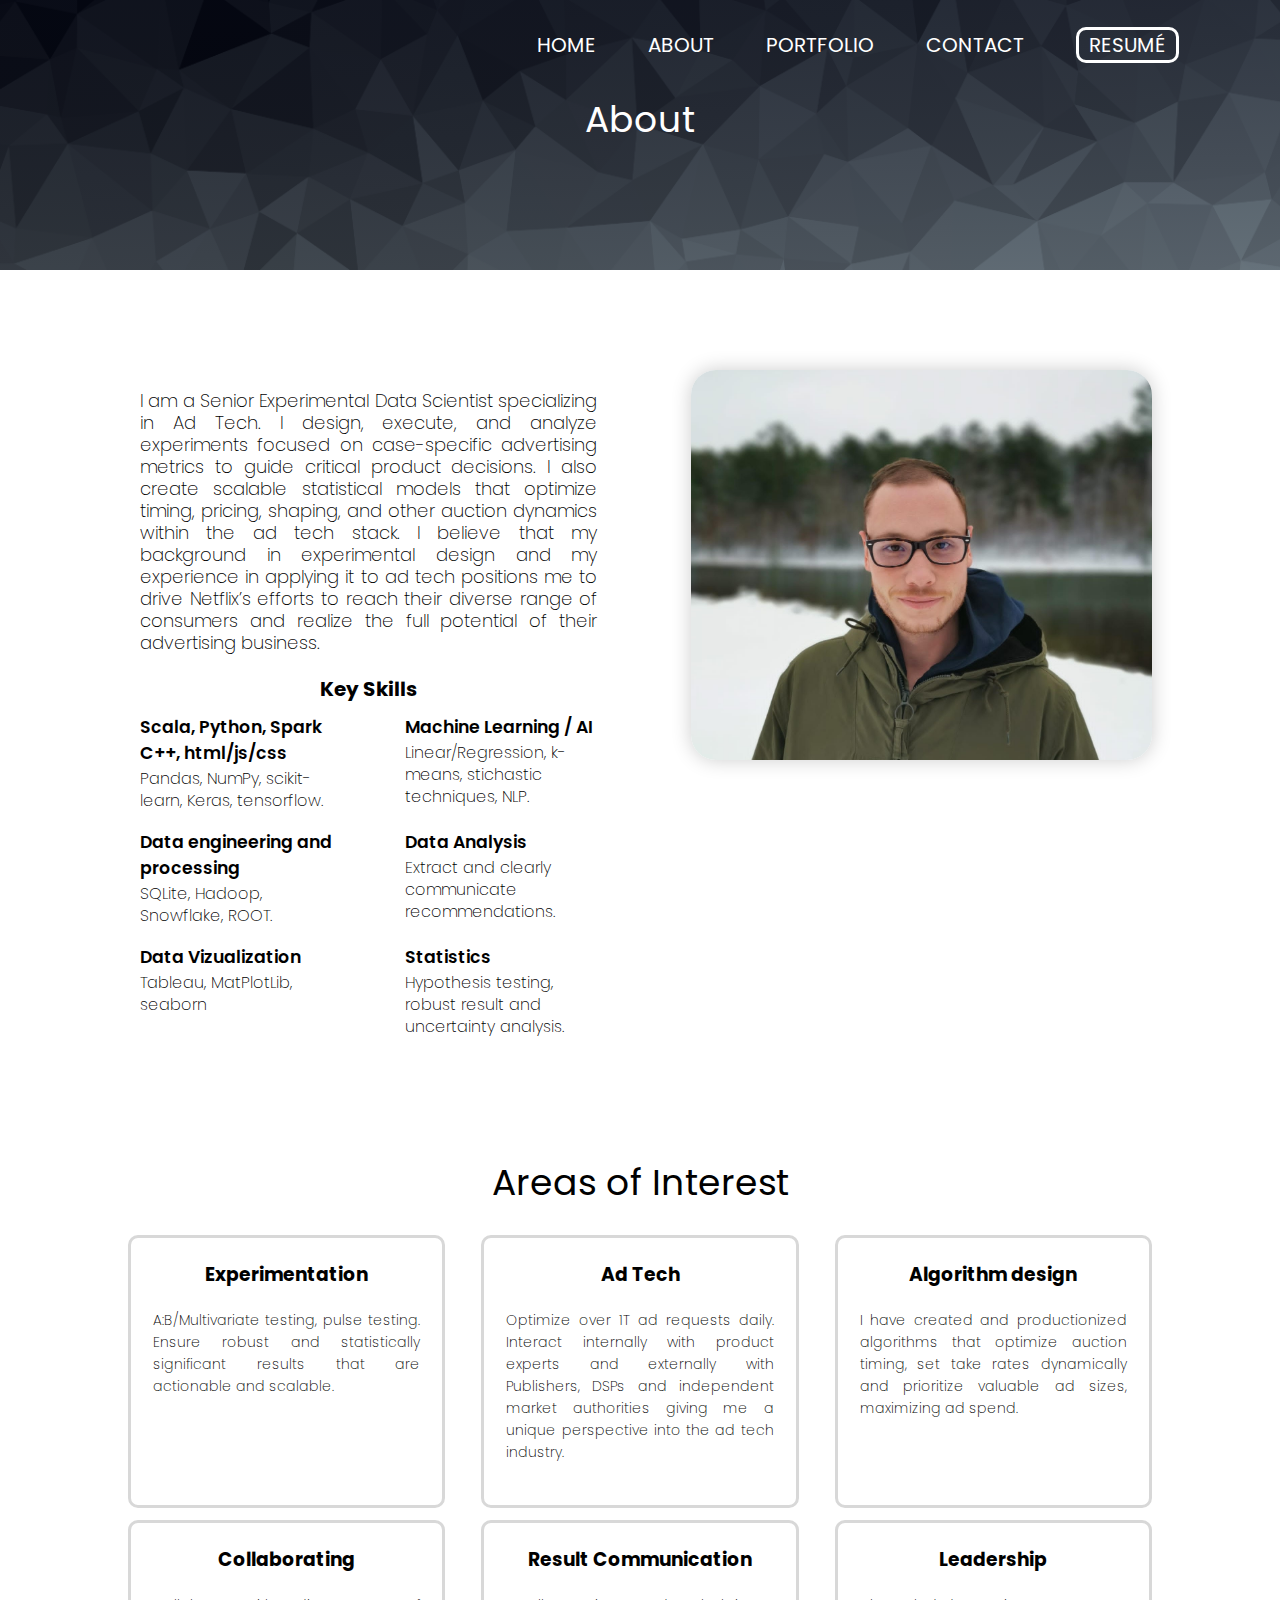
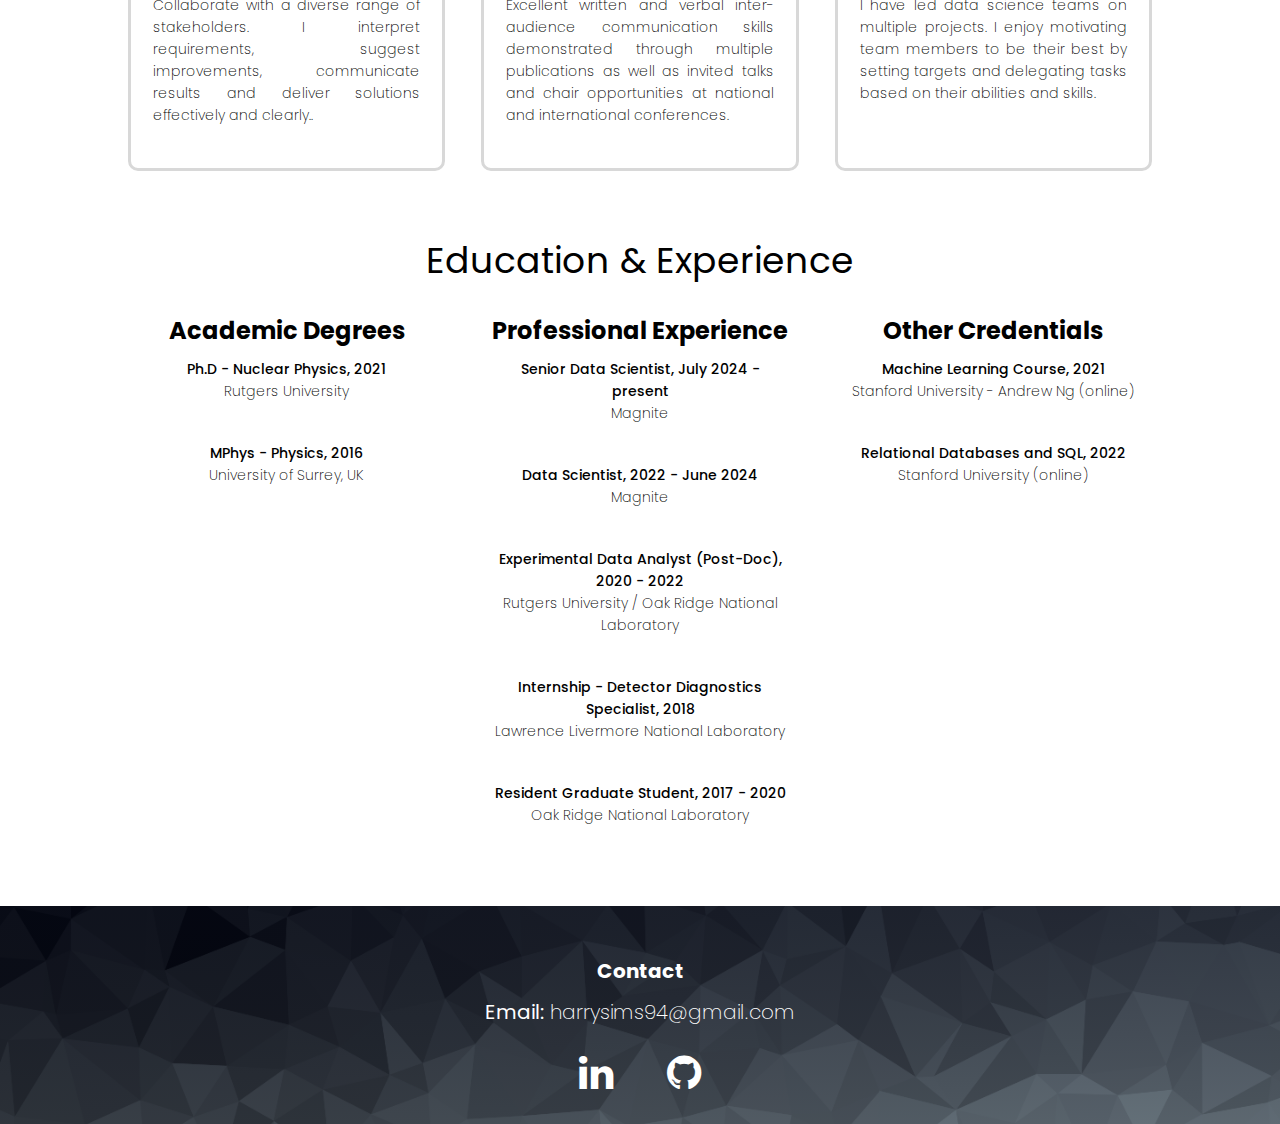
==== commit ee9ae370: "Update about.html" ====
--- a/about.html
+++ b/about.html
@@ -115,7 +115,7 @@
 
 		</div>
 		<div class="profile-col">
-			<img src="images/harry2.jpg">
+			<img src="images/harry4.jpg">
 		</div>
 	</div>
 
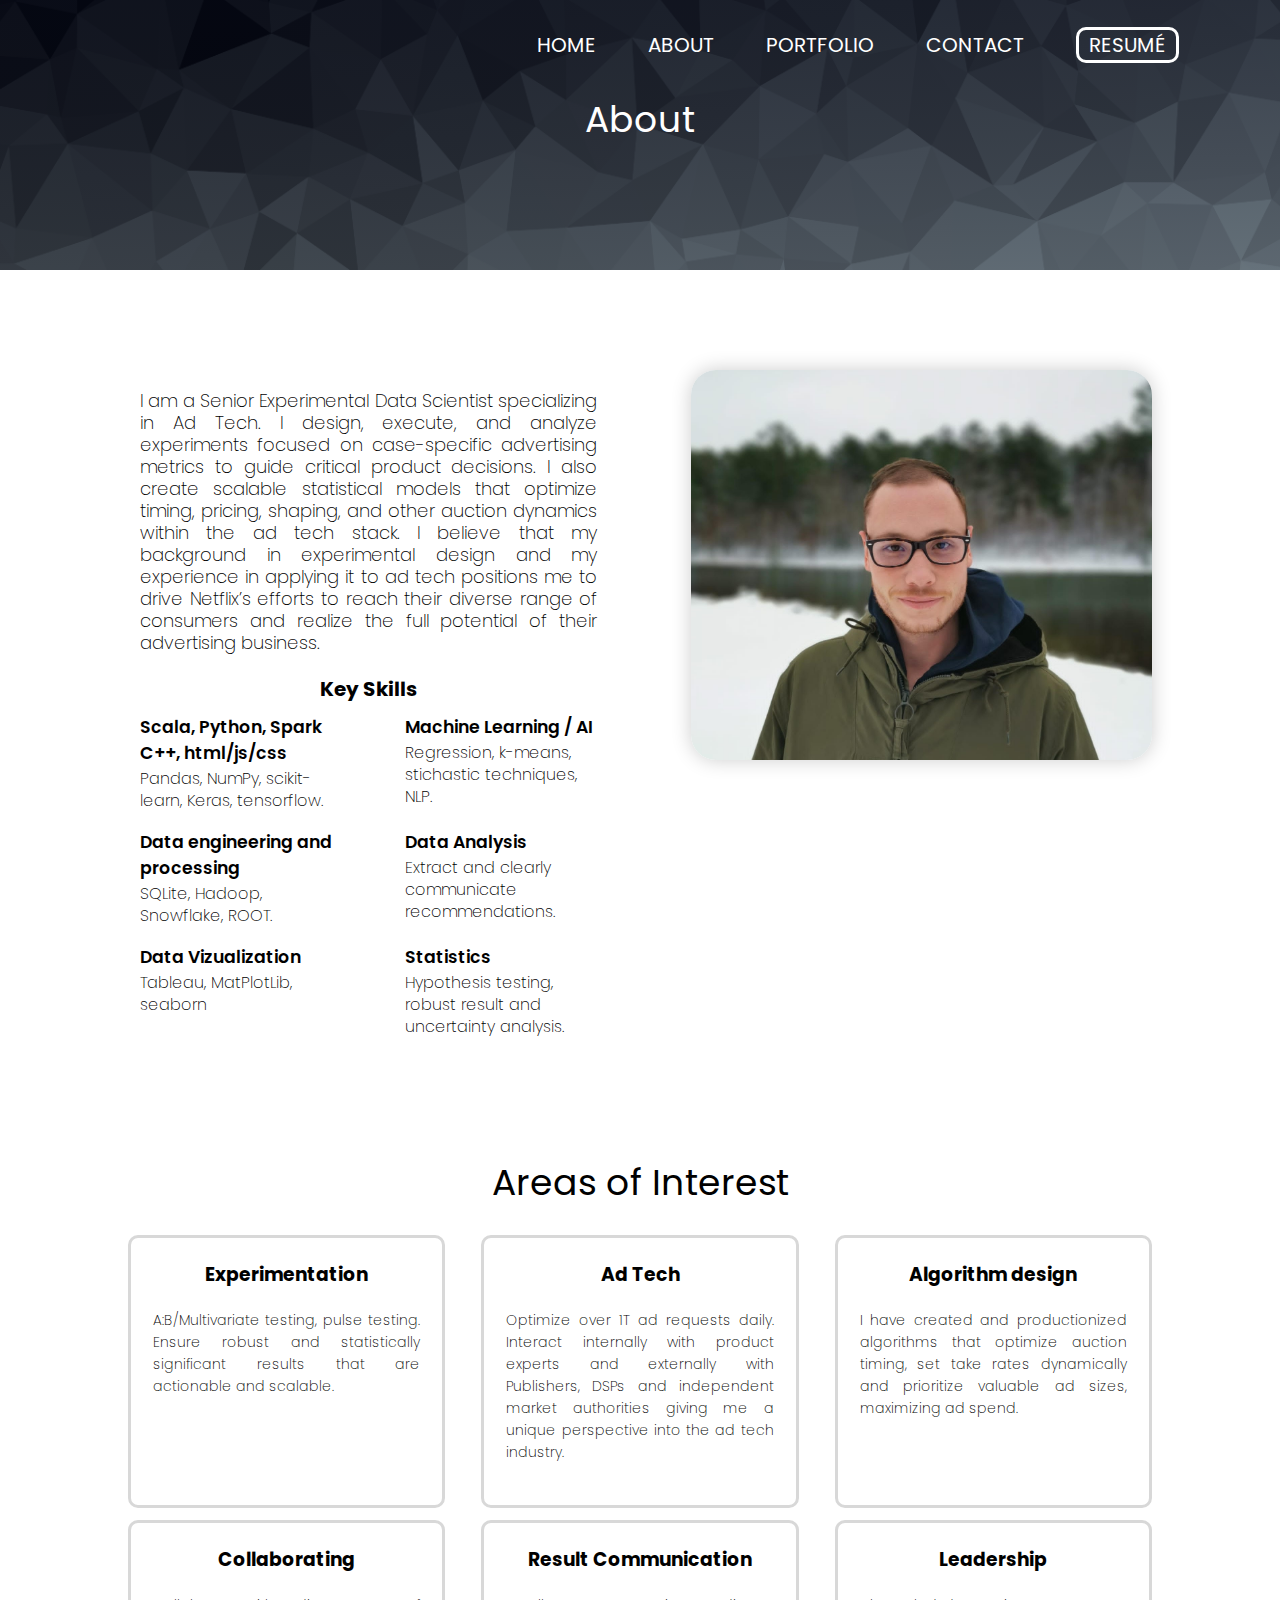
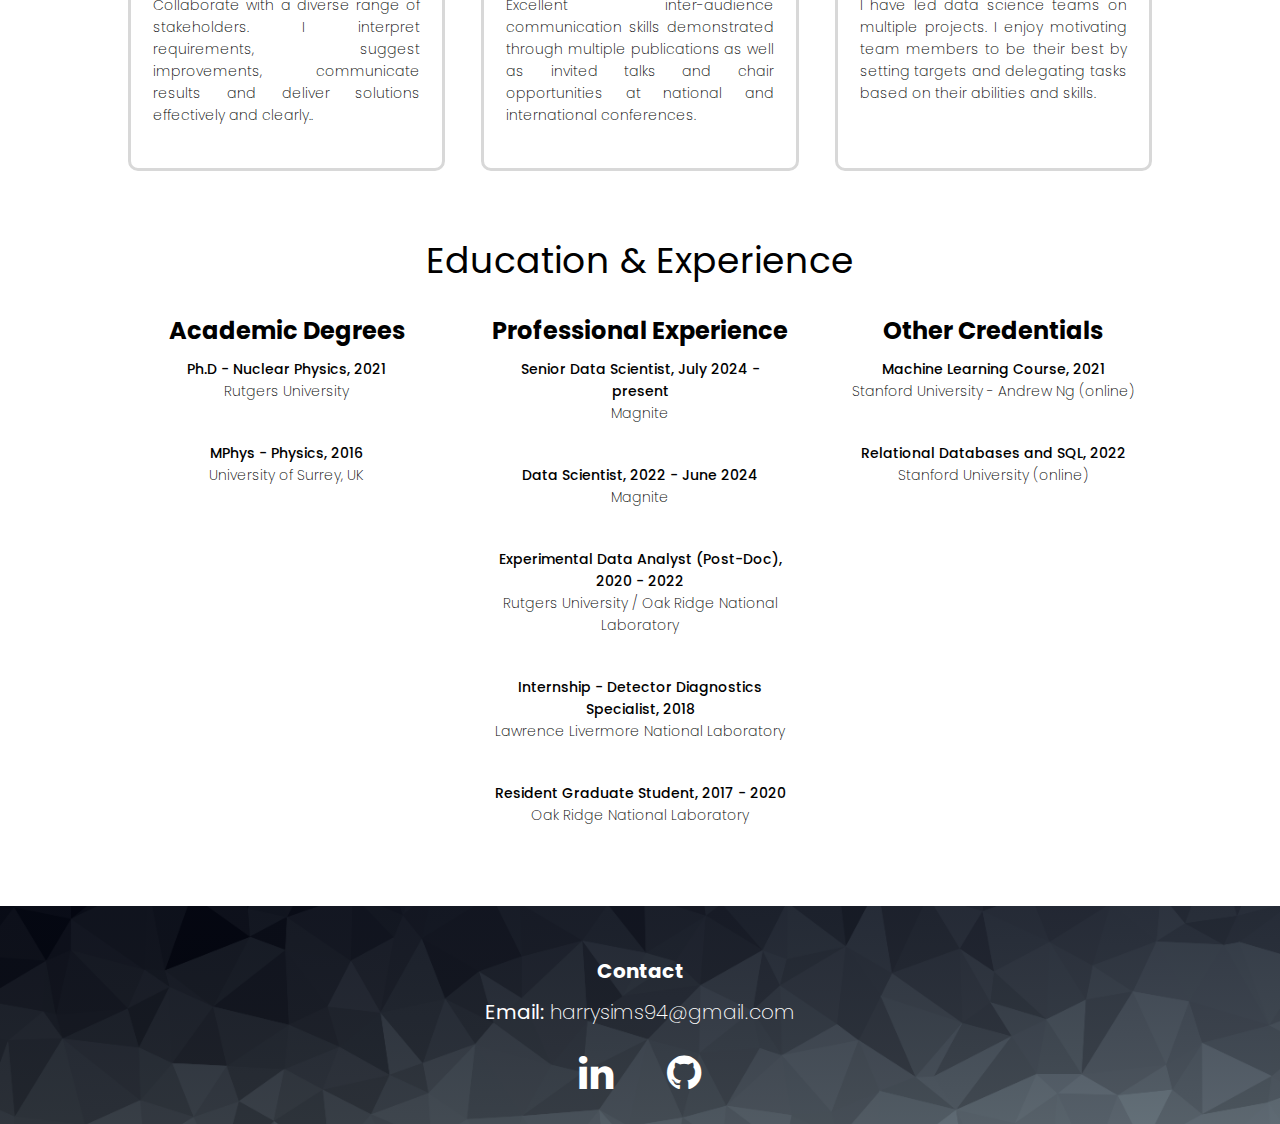
==== commit 55b7f3e4: "Update about.html" ====
--- a/about.html
+++ b/about.html
@@ -85,7 +85,7 @@
 				</div>
 				<div class="skill">
 					<h5>Machine Learning / AI</h5>
-					<p>Linear/Regression, k-means, stichastic techniques, NLP.</p>
+					<p>Regression, k-means, stichastic techniques, NLP.</p>
 				</div>
 			</div>
 
@@ -165,7 +165,7 @@
 		
 		<div class="about-col">
 			<h3>Result Communication</h3>
-			<p>Excellent written and verbal inter-audience communication skills demonstrated through multiple publications as well as invited talks and chair opportunities at national and international conferences.</p>
+			<p>Excellent inter-audience communication skills demonstrated through multiple publications as well as invited talks and chair opportunities at national and international conferences.</p>
 		</div>
 		<div class="about-col">
 			<h3>Leadership</h3>
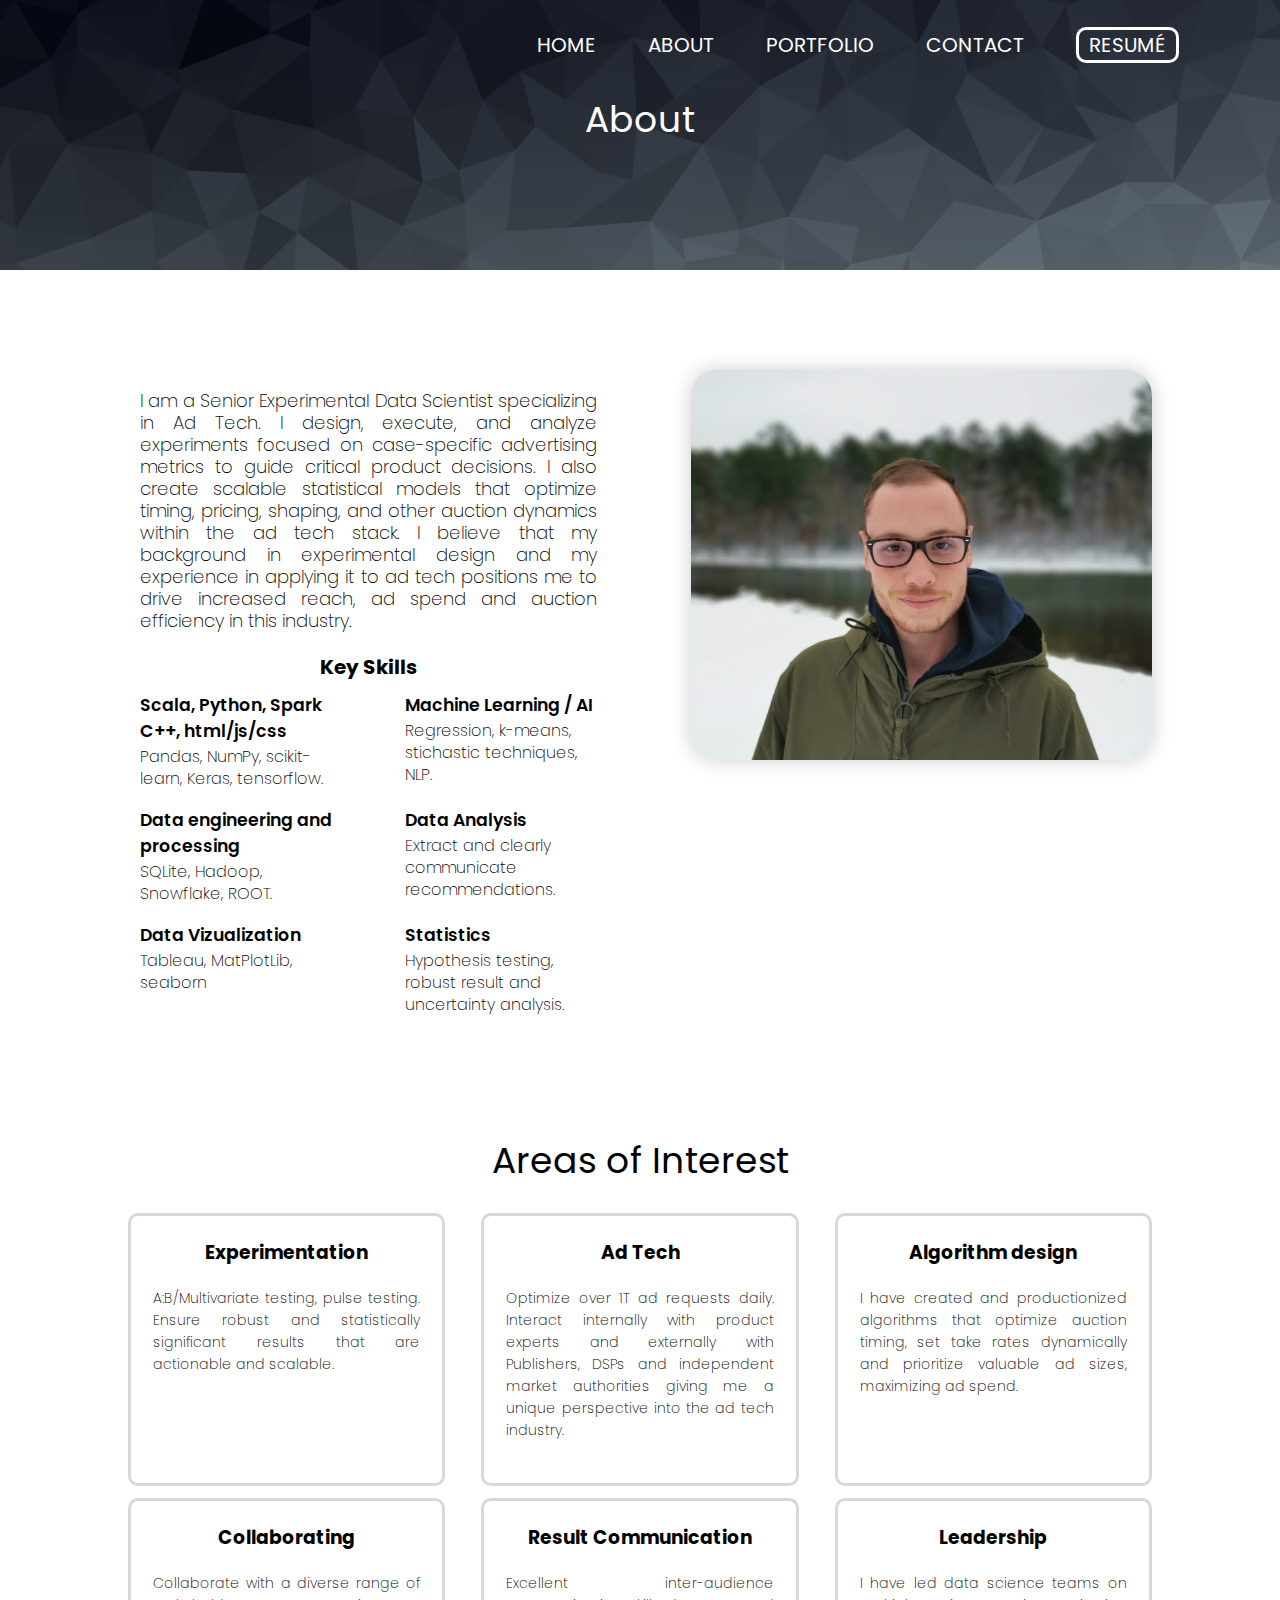
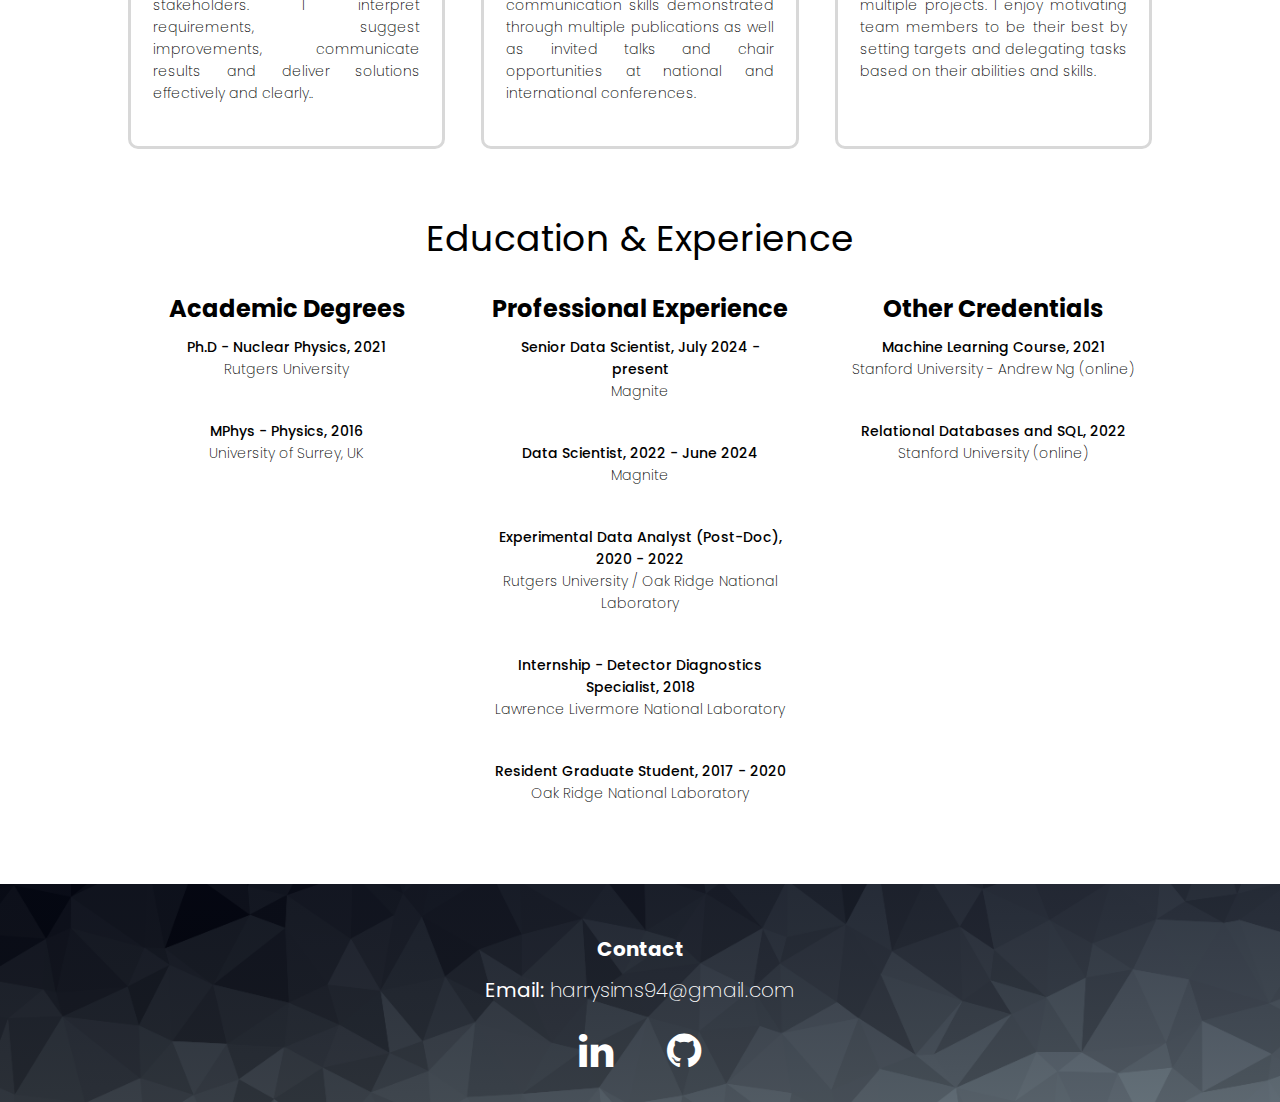
==== commit f97b0056: "Update about.html" ====
--- a/about.html
+++ b/about.html
@@ -23,7 +23,7 @@
 				<li><a href="about.html">ABOUT</a></li>
 				<li><a href="portfolio.html">PORTFOLIO</a></li>
 				<li><a onclick="GoToContacts()">CONTACT</a></li>
-				<li><a href="pdfs/Harrison_Sims_Resume.pdf" class="resume-download" download="Harrison_Sims_Resume.pdf"> &nbsp RESUM&Eacute &nbsp </a></li>
+				<li><a href="pdfs/Harrison_Sims_Resume2.pdf" class="resume-download" download="Harrison_Sims_Resume.pdf"> &nbsp RESUM&Eacute &nbsp </a></li>
 			</ul> 
 		</div>
 		<i class="fa fa-bars" onclick="showMenu()"></i>
@@ -38,7 +38,7 @@
 
 	<div class="row">
 		<div class="profile-col-text">
-			<p class="description">I am a Senior Experimental Data Scientist specializing in Ad Tech. I design, execute, and analyze experiments focused on case-specific advertising metrics to guide critical product decisions. I also create scalable statistical models that optimize timing, pricing, shaping, and other auction dynamics within the ad tech stack. I believe that my background in experimental design and my experience in applying it to ad tech positions me to drive Netflix’s efforts to reach their diverse range of consumers and realize the full potential of their advertising business. </p>
+			<p class="description">I am a Senior Experimental Data Scientist specializing in Ad Tech. I design, execute, and analyze experiments focused on case-specific advertising metrics to guide critical product decisions. I also create scalable statistical models that optimize timing, pricing, shaping, and other auction dynamics within the ad tech stack. I believe that my background in experimental design and my experience in applying it to ad tech positions me to drive increased reach, ad spend and auction efficiency in this industry. </p>
 
 			<h4>Key Skills</h4>
 
